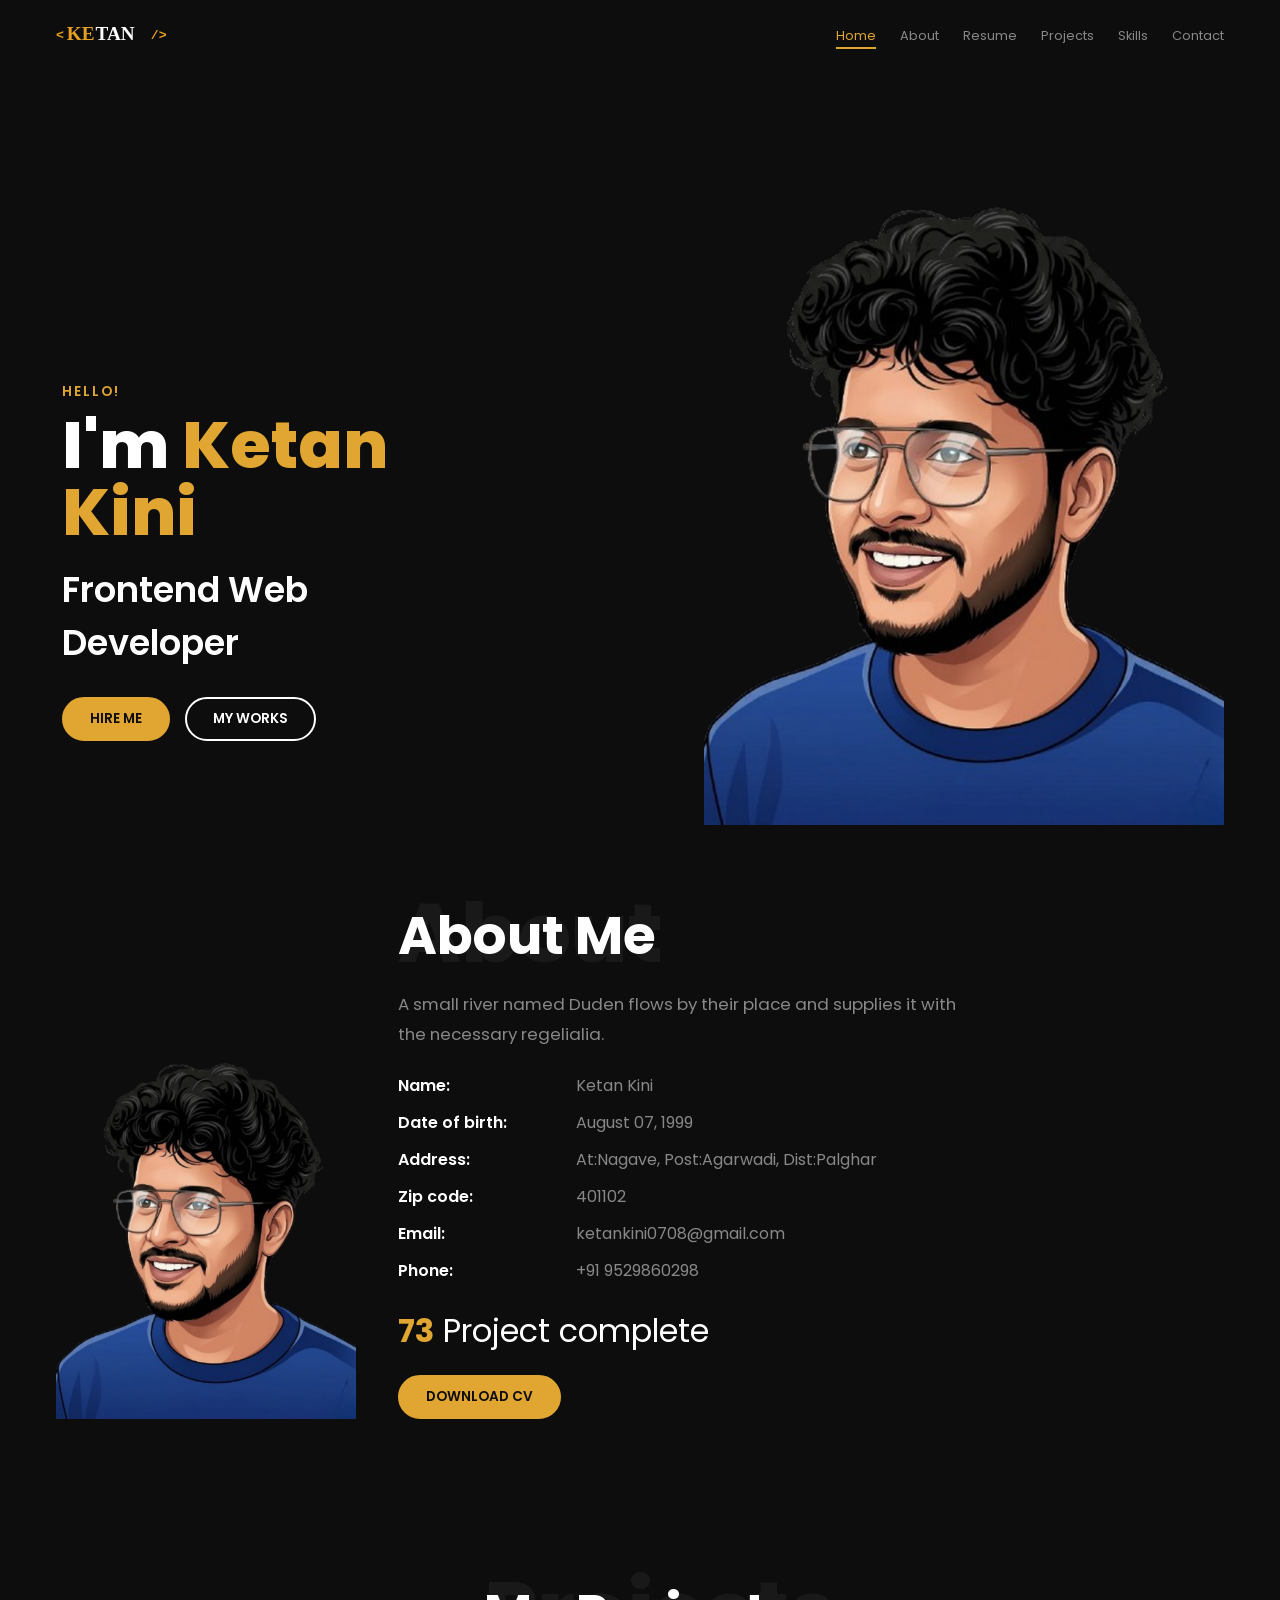
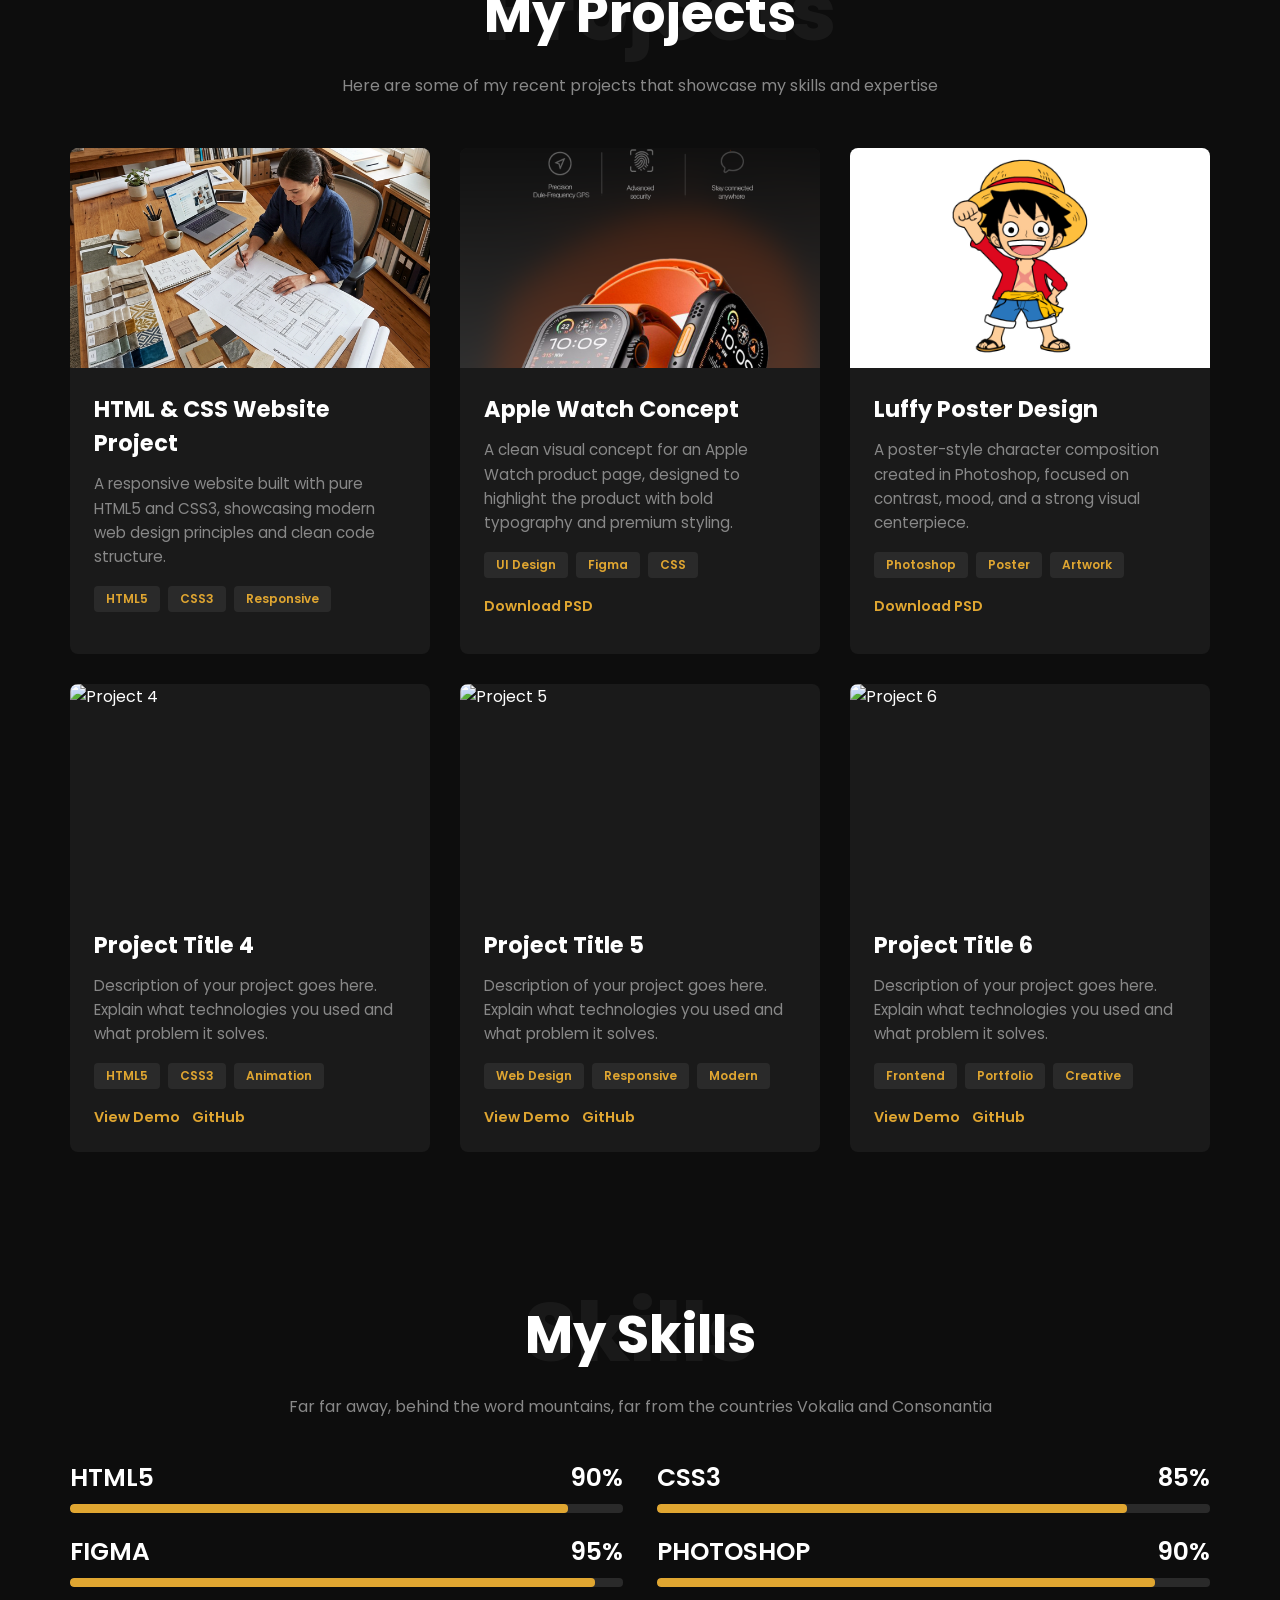
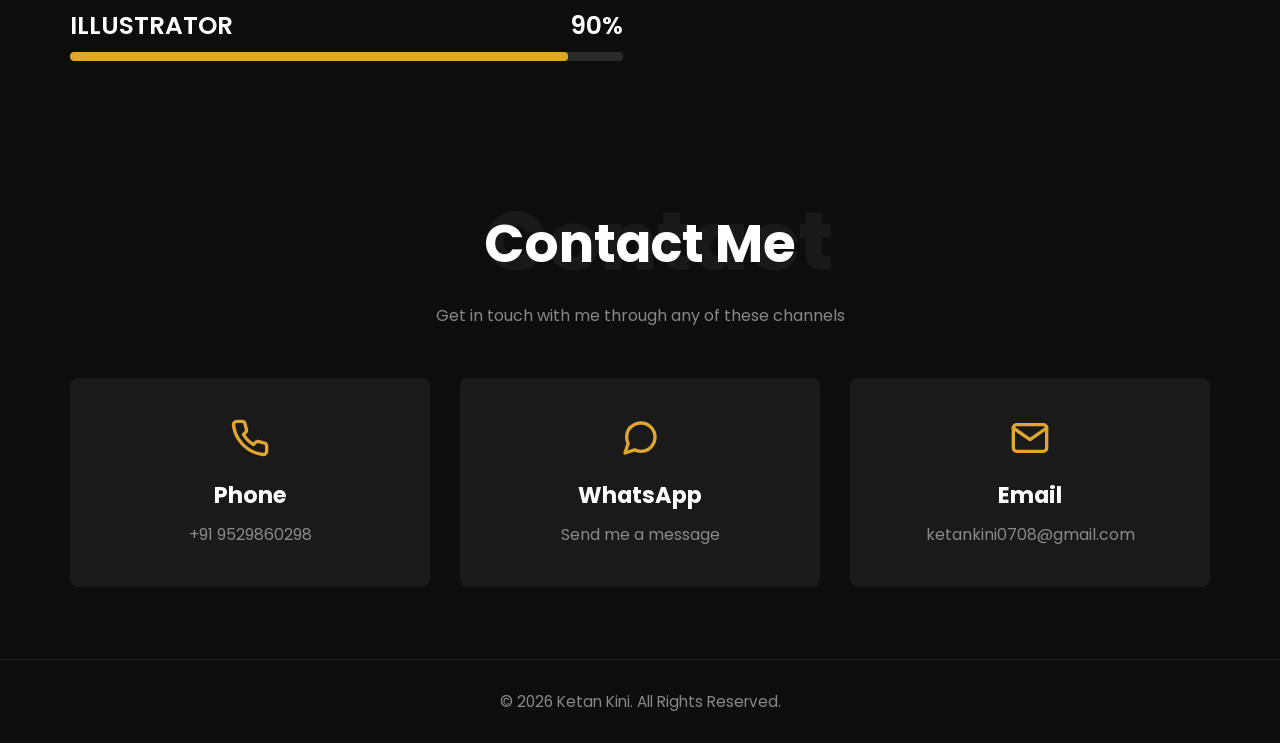
==== index.html @ 02fe1cc8 "Update project thumbnails" ====
<!DOCTYPE html>
<html lang="en">
<head>
    <meta charset="UTF-8">
    <meta name="viewport" content="width=device-width, initial-scale=1.0">
    <title>Ketan Kini Portfolio</title>
    <link rel="preconnect" href="https://fonts.googleapis.com">
    <link href="https://fonts.googleapis.com/css2?family=Poppins:wght@400;600;700;800&display=swap" rel="stylesheet">
    <link rel="stylesheet" href="style.css">
</head>
<body>
    <nav>
        <div class="logo"><img src="ketan_kini_logo.svg" alt="Ketan Kini" height="50" /></div>
        <ul class="nav-links">
            <li><a href="#home" class="active">Home</a></li>
            <li><a href="#about">About</a></li>
            <li><a href="assets/Ketan_Kini_Resume.jpg" download="Ketan_Kini_Resume.jpg">Resume</a></li>
            <li><a href="#projects">Projects</a></li>
            <li><a href="#skills">Skills</a></li>
            <li><a href="#contact">Contact</a></li>
        </ul>
    </nav>

    <section id="home">
        <div class="hero-text">
            <p class="hello">Hello!</p>
            <h1>I'm <span>Ketan<br>Kini</span></h1>
            <p class="subtitle">Frontend Web Developer</p>
            <div class="hero-buttons">
                <a href="#about" class="btn-gold">HIRE ME</a>
                <a href="#projects" class="btn-outline">MY WORKS</a>
            </div>
        </div>
        <div class="hero-image">
            <img src="my_img.png" alt="Ketan Kini">
        </div>
    </section>

    <section id="about">
        <div class="about-image">
            <img src="my_img.png" alt="Ketan kini">
        </div>    
        <div class="about-content">
            <div class="section-watermark">
                <span class="watermark">About</span>
                <h2>About Me</h2>
            </div>
            <p class="about-desc">
                A small river named Duden flows by their place and supplies it
                with the necessary regelialia.
            </p>
            <div class="about-info">
                <div class="info-row">
                    <span class="info-label">Name:</span>
                    <span class="info-value">Ketan Kini</span>
                </div>
                <div class="info-row">
                    <span class="info-label">Date of birth:</span>
                    <span class="info-value">August 07, 1999</span>
                </div>
                <div class="info-row">
                    <span class="info-label">Address:</span>
                    <span class="info-value">At:Nagave, Post:Agarwadi, Dist:Palghar</span>
                </div>
                <div class="info-row">
                    <span class="info-label">Zip code:</span>
                    <span class="info-value">401102</span>
                </div>
                <div class="info-row">
                    <span class="info-label">Email:</span>
                    <span class="info-value">ketankini0708@gmail.com</span>
                </div>
                <div class="info-row">
                    <span class="info-label">Phone:</span>
                    <span class="info-value">+91 9529860298</span>
                </div>
            </div>
            <p class="project-count">
                <strong>73</strong> Project complete
            </p>
            <a href="assets/Ketan_Kini_Resume.jpg" download="Ketan_Kini_Resume.jpg" class="btn-gold">DOWNLOAD CV</a>
        </div>
    </section>

    <section id="projects">
        <div class="section-header">
            <div class="section-watermark">
                <span class="watermark">Projects</span>
                <h2>My Projects</h2>
            </div>
            <p>Here are some of my recent projects that showcase my skills and expertise</p>
        </div>
        <div class="projects-grid">
            <a href="projects/project-1/index.html" class="project-card project-card--link" target="_blank" rel="noopener">
                <div class="project-image">
                    <img src="projects/project-1/img/workspace.png" alt="HTML &amp; CSS Website Project">
                </div>
                <div class="project-content">
                    <h3>HTML &amp; CSS Website Project</h3>
                    <p>A responsive website built with pure HTML5 and CSS3, showcasing modern web design principles and clean code structure.</p>
                    <div class="project-tags">
                        <span class="tag">HTML5</span>
                        <span class="tag">CSS3</span>
                        <span class="tag">Responsive</span>
                    </div>
                </div>
            </a>
            <div class="project-card">
                <div class="project-image">
                    <img src="projects/project-2/apple_watch.png" alt="Apple Watch landing page preview">
                </div>
                <div class="project-content">
                    <h3>Apple Watch Concept</h3>
                    <p>A clean visual concept for an Apple Watch product page, designed to highlight the product with bold typography and premium styling.</p>
                    <div class="project-tags">
                        <span class="tag">UI Design</span>
                        <span class="tag">Figma</span>
                        <span class="tag">CSS</span>
                    </div>
                    <div class="project-links">
                        <a href="projects/project-2/apple_watch.psd" download="apple_watch.psd" class="project-link">Download PSD</a>
                    </div>
                </div>
            </div>
            <div class="project-card">
                <div class="project-image">
                    <img src="projects/project-3/luffy.png" alt="Luffy artwork preview">
                </div>
                <div class="project-content">
                    <h3>Luffy Poster Design</h3>
                    <p>A poster-style character composition created in Photoshop, focused on contrast, mood, and a strong visual centerpiece.</p>
                    <div class="project-tags">
                        <span class="tag">Photoshop</span>
                        <span class="tag">Poster</span>
                        <span class="tag">Artwork</span>
                    </div>
                    <div class="project-links">
                        <a href="projects/project-3/luffy.psd" download="luffy.psd" class="project-link">Download PSD</a>
                    </div>
                </div>
            </div>
            <div class="project-card">
                <div class="project-image">
                    <img src="https://via.placeholder.com/400x300/2a2a2a/e0a631?text=Project+4" alt="Project 4">
                </div>
                <div class="project-content">
                    <h3>Project Title 4</h3>
                    <p>Description of your project goes here. Explain what technologies you used and what problem it solves.</p>
                    <div class="project-tags">
                        <span class="tag">HTML5</span>
                        <span class="tag">CSS3</span>
                        <span class="tag">Animation</span>
                    </div>
                    <div class="project-links">
                        <a href="#" class="project-link">View Demo</a>
                        <a href="#" class="project-link">GitHub</a>
                    </div>
                </div>
            </div>
            <div class="project-card">
                <div class="project-image">
                    <img src="https://via.placeholder.com/400x300/2a2a2a/e0a631?text=Project+5" alt="Project 5">
                </div>
                <div class="project-content">
                    <h3>Project Title 5</h3>
                    <p>Description of your project goes here. Explain what technologies you used and what problem it solves.</p>
                    <div class="project-tags">
                        <span class="tag">Web Design</span>
                        <span class="tag">Responsive</span>
                        <span class="tag">Modern</span>
                    </div>
                    <div class="project-links">
                        <a href="#" class="project-link">View Demo</a>
                        <a href="#" class="project-link">GitHub</a>
                    </div>
                </div>
            </div>
            <div class="project-card">
                <div class="project-image">
                    <img src="https://via.placeholder.com/400x300/2a2a2a/e0a631?text=Project+6" alt="Project 6">
                </div>
                <div class="project-content">
                    <h3>Project Title 6</h3>
                    <p>Description of your project goes here. Explain what technologies you used and what problem it solves.</p>
                    <div class="project-tags">
                        <span class="tag">Frontend</span>
                        <span class="tag">Portfolio</span>
                        <span class="tag">Creative</span>
                    </div>
                    <div class="project-links">
                        <a href="#" class="project-link">View Demo</a>
                        <a href="#" class="project-link">GitHub</a>
                    </div>
                </div>
            </div>
        </div>
    </section>

    <section id="skills">
        <div class="section-header">
            <div class="section-watermark">
                <span class="watermark">Skills</span>
                <h2>My Skills</h2>
            </div>
            <p>Far far away, behind the word mountains, far from the countries Vokalia and Consonantia</p>
        </div>
        <div class="skills-grid">
            <div class="skill-item">
                <div class="skill-label">
                    <span>HTML5</span>
                    <span>90%</span>
                </div>
                <div class="skill-bar">
                    <div class="fill" style="width: 90%;"></div>
                </div>
            </div>
            <div class="skill-item">
                <div class="skill-label">
                    <span>CSS3</span>
                    <span>85%</span>
                </div>
                <div class="skill-bar">
                    <div class="fill" style="width: 85%;"></div>
                </div>
            </div>
            <div class="skill-item">
                <div class="skill-label">
                    <span>FIGMA</span>
                    <span>95%</span>
                </div>
                <div class="skill-bar">
                    <div class="fill" style="width: 95%;"></div>
                </div>
            </div>
            <div class="skill-item">
                <div class="skill-label">
                    <span>PHOTOSHOP</span>
                    <span>90%</span>
                </div>
                <div class="skill-bar">
                    <div class="fill" style="width: 90%;"></div>
                </div>
            </div>
            <div class="skill-item">
                <div class="skill-label">
                    <span>ILLUSTRATOR</span>
                    <span>90%</span>
                </div>
                <div class="skill-bar">
                    <div class="fill" style="width: 90%;"></div>
                </div>
            </div>
        </div>
    </section>

    <section id="contact">
        <div class="section-header">
            <div class="section-watermark">
                <span class="watermark">Contact</span>
                <h2>Contact Me</h2>
            </div>
            <p>Get in touch with me through any of these channels</p>
        </div>
        <div class="contact-grid">
            <a href="tel:+919529860298" class="contact-card">
                <div class="contact-icon">
                    <svg xmlns="http://www.w3.org/2000/svg" width="40" height="40" viewBox="0 0 24 24" fill="none" stroke="currentColor" stroke-width="2" stroke-linecap="round" stroke-linejoin="round">
                        <path d="M22 16.92v3a2 2 0 0 1-2.18 2 19.79 19.79 0 0 1-8.63-3.07 19.5 19.5 0 0 1-6-6 19.79 19.79 0 0 1-3.07-8.67A2 2 0 0 1 4.11 2h3a2 2 0 0 1 2 1.72 12.84 12.84 0 0 0 .7 2.81 2 2 0 0 1-.45 2.11L8.09 9.91a16 16 0 0 0 6 6l1.27-1.27a2 2 0 0 1 2.11-.45 12.84 12.84 0 0 0 2.81.7A2 2 0 0 1 22 16.92z"></path>
                    </svg>
                </div>
                <h3>Phone</h3>
                <p>+91 9529860298</p>
            </a>
            <a href="https://wa.me/919529860298" target="_blank" rel="noopener noreferrer" class="contact-card">
                <div class="contact-icon">
                    <svg xmlns="http://www.w3.org/2000/svg" width="40" height="40" viewBox="0 0 24 24" fill="none" stroke="currentColor" stroke-width="2" stroke-linecap="round" stroke-linejoin="round">
                        <path d="M21 11.5a8.38 8.38 0 0 1-.9 3.8 8.5 8.5 0 0 1-7.6 4.7 8.38 8.38 0 0 1-3.8-.9L3 21l1.9-5.7a8.38 8.38 0 0 1-.9-3.8 8.5 8.5 0 0 1 4.7-7.6 8.38 8.38 0 0 1 3.8-.9h.5a8.48 8.48 0 0 1 8 8v.5z"></path>
                    </svg>
                </div>
                <h3>WhatsApp</h3>
                <p>Send me a message</p>
            </a>
            <a href="mailto:ketankini0708@gmail.com" class="contact-card" id="email-link">
                <div class="contact-icon">
                    <svg xmlns="http://www.w3.org/2000/svg" width="40" height="40" viewBox="0 0 24 24" fill="none" stroke="currentColor" stroke-width="2" stroke-linecap="round" stroke-linejoin="round">
                        <path d="M4 4h16c1.1 0 2 .9 2 2v12c0 1.1-.9 2-2 2H4c-1.1 0-2-.9-2-2V6c0-1.1.9-2 2-2z"></path>
                        <polyline points="22,6 12,13 2,6"></polyline>
                    </svg>
                </div>
                <h3>Email</h3>
                <p>ketankini0708@gmail.com</p>
            </a>
        </div>
    </section>

    <footer>
        <p>&copy; 2026 Ketan Kini. All Rights Reserved.</p>
    </footer>
    <script>
        // Handle email link to work properly on both mobile and desktop
        document.getElementById('email-link').addEventListener('click', function(e) {
            // Check if device is mobile
            const isMobile = /Android|webOS|iPhone|iPad|iPod|BlackBerry|IEMobile|Opera Mini/i.test(navigator.userAgent);

            if (!isMobile) {
                // On desktop, prevent default mailto and open Gmail web compose
                e.preventDefault();
                window.open('https://mail.google.com/mail/?view=cm&fs=1&to=ketankini0708@gmail.com', '_blank');
            }
            // On mobile, let the default mailto: behavior work (opens Gmail app)
        });
    </script>
</body>
</html>
---- style.css ----
:root {
    --black: #0d0d0d;
    --gold: #e0a631;
    --white: #ffffff;
    --grey: #888888;
    --bar-bg: #2a2a2a;
}

* {
    margin: 0;
    padding: 0;
    box-sizing: border-box;
}

html {
    scroll-behavior: smooth;
}

body {
    font-family: 'Poppins', sans-serif;
    background-color: var(--black);
    color: var(--white);
    overflow-x: hidden;
}

a {
    text-decoration: none;
    color: inherit;
}

nav {
    display: flex;
    justify-content: space-between;
    align-items: center;
    width: min(1240px, 100%);
    margin: 0 auto;
    padding: 16px 36px;
    position: sticky;
    top: 0;
    background-color: var(--black);
    z-index: 100;
}

.logo img{
   height: 30px;
}

.nav-links {
    list-style: none;
    display: flex;
    gap: 24px;
}

.nav-links a {
    font-size: 0.8rem;
    color: var(--grey);
    transition: color 0.3s;
}

.nav-links a:hover,
.nav-links a.active {
    color: var(--gold);
    border-bottom: 2px solid var(--gold);
    padding-bottom: 3px;
}

#home {
    display: flex;
    align-items: flex-end;
    justify-content: space-between;
    gap: 18px;
    width: min(1240px, 100%);
    margin: 0 auto;
    padding: 30px 36px 0;
    min-height: 84vh;
}

.hero-text {
    max-width: 410px;
    padding-left: 6px;
    padding-bottom: 84px;
}

.hero-text .hello {
    color: var(--gold);
    font-size: 0.85rem;
    font-weight: 600;
    letter-spacing: 2px;
    text-transform: uppercase;
    margin-bottom: 10px;
}

.hero-text h1 {
    font-size: 4.1rem;
    font-weight: 800;
    line-height: 1.03;
}

.hero-text h1 span {
    color: var(--gold);
}

.hero-text .subtitle {
    font-size: 2.2rem;
    font-weight: 600;
    color: var(--white);
    margin: 16px 0 28px;
}

.hero-buttons {
    display: flex;
    gap: 15px;
}

.hero-image {
    flex: 1;
    display: flex;
    justify-content: flex-end;
    align-items: flex-end;
}

.hero-image img {
    width: min(55vw, 520px);
    max-height: 79vh;
    object-fit: contain;
    border-radius: 0;
    display: block;
}

.btn-gold {
    display: inline-block;
    background: var(--gold);
    color: var(--black);
    padding: 10px 26px;
    border-radius: 25px;
    font-weight: 600;
    font-size: 0.85rem;
    border: 2px solid var(--gold);
    cursor: pointer;
    transition: opacity 0.3s;
}

.btn-gold:hover {
    opacity: 0.85;
}

.btn-outline {
    display: inline-block;
    background: transparent;
    color: var(--white);
    padding: 10px 26px;
    border-radius: 25px;
    font-weight: 600;
    font-size: 0.85rem;
    border: 2px solid var(--white);
    cursor: pointer;
    transition: border-color 0.3s, color 0.3s;
}

.btn-outline:hover {
    border-color: var(--gold);
    color: var(--gold);
}

#about {
    display: flex;
    align-items: flex-end;
    gap: 42px;
    width: min(1240px, 100%);
    margin: 0 auto;
    padding: 72px 36px 84px;
}

.about-image {
    flex: 0 0 auto;
    display: flex;
    align-items: flex-end;
}

.about-image img {
    width: min(36vw, 300px);
    max-height: 55vh;
    object-fit: contain;
    border-radius: 0;
}

.about-content {
    max-width: 580px;
}

.section-watermark {
    position: relative;
    margin-bottom: 10px;
}

.section-watermark .watermark {
    position: absolute;
    top: -26px;
    left: 0;
    font-size: 5.2rem;
    font-weight: 800;
    color: rgba(255, 255, 255, 0.05);
    pointer-events: none;
    user-select: none;
}

.section-watermark h2 {
    font-size: 3.3rem;
    font-weight: 700;
    position: relative;
    z-index: 1;
}

.about-desc {
    color: var(--grey);
    font-size: 1.05rem;
    margin: 14px 0 24px;
    line-height: 1.8;
}

.about-info {
    display: grid;
    grid-template-columns: 150px 1fr;
    gap: 12px 28px;
    margin-bottom: 24px;
}

.info-row {
    font-size: 1rem;
    display: contents;
}

.info-label {
    font-weight: 600;
    color: var(--white);
    margin-right: 0;
}

.info-value {
    color: var(--grey);
}

.project-count {
    font-size: 2rem;
    margin-bottom: 20px;
    color: var(--white);
}

.project-count strong {
    color: var(--gold);
    font-size: 2rem;
}

#skills {
    width: min(1240px, 100%);
    margin: 0 auto;
    padding: 72px 36px;
    text-align: center;
}

#skills .section-header {
    margin-bottom: 40px;
}

#skills .section-header .section-watermark {
    display: inline-block;
}

#skills .section-header p {
    color: var(--grey);
    font-size: 1rem;
    margin-top: 10px;
}

.skills-grid {
    display: grid;
    grid-template-columns: 1fr 1fr;
    gap: 20px 34px;
    max-width: 1140px;
    margin: 0 auto;
    text-align: left;
}

.skill-label {
    display: flex;
    justify-content: space-between;
    font-size: 1.55rem;
    font-weight: 600;
    margin-bottom: 8px;
}

.skill-bar {
    background: var(--bar-bg);
    border-radius: 4px;
    height: 9px;
    overflow: hidden;
}

.skill-bar .fill {
    height: 100%;
    background: var(--gold);
    border-radius: 4px;
}

footer {
    text-align: center;
    padding: 30px;
    color: var(--grey);
    font-size: 0.95rem;
    border-top: 1px solid #1e1e1e;
}

@media (max-width: 1024px) {
    nav,
    #home {
        padding: 32px 22px 0;
    }

    #about,
    #skills {
        padding-left: 22px;
        padding-right: 22px;
    }

    .hero-text h1 {
        font-size: 3.2rem;
    }

    .hero-text .subtitle {
        font-size: 1.75rem;
    }

    .section-watermark h2 {
        font-size: 2.6rem;
    }

    .skill-label {
        font-size: 1.2rem;
    }
}

@media (max-width: 768px) {
    nav {
        flex-wrap: wrap;
        gap: 12px;
        padding: 14px 18px;
    }

    .nav-links {
        flex-wrap: wrap;
        gap: 12px 16px;
    }

    #home,
    #about {
        flex-direction: column;
        align-items: flex-start;
        padding: 28px 18px;
    }

    .hero-image,
    .about-image {
        width: 100%;
        justify-content: center;
    }

    .hero-image img,
    .about-image img {
        width: min(100%, 355px);
    }

    .hero-text h1 {
        font-size: 2.6rem;
    }

    .hero-text .subtitle {
        font-size: 1.4rem;
    }

    .section-watermark .watermark {
        font-size: 4rem;
    }

    .section-watermark h2 {
        font-size: 2.1rem;
    }

    .about-info {
        grid-template-columns: 130px 1fr;
        gap: 10px 16px;
    }

    .project-count,
    .project-count strong {
        font-size: 1.5rem;
    }

    #skills {
        padding: 68px 18px;
    }

    #skills .section-header p {
        font-size: 1rem;
    }

    .skills-grid {
        grid-template-columns: 1fr;
        gap: 18px;
    }

    .skill-label {
        font-size: 1.1rem;
    }
}

#projects {
    width: min(1240px, 100%);
    margin: 0 auto;
    padding: 72px 36px;
    text-align: center;
}

#projects .section-header {
    margin-bottom: 50px;
}

#projects .section-header .section-watermark {
    display: inline-block;
}

#projects .section-header p {
    color: var(--grey);
    font-size: 1rem;
    margin-top: 10px;
}

.projects-grid {
    display: grid;
    grid-template-columns: repeat(auto-fit, minmax(340px, 1fr));
    gap: 30px;
    max-width: 1140px;
    margin: 0 auto;
}

.project-card {
    background: #1a1a1a;
    border-radius: 8px;
    overflow: hidden;
    transition: transform 0.3s ease, box-shadow 0.3s ease;
    text-align: left;
}

.project-card--link {
    display: block;
    color: inherit;
    text-decoration: none;
}

.project-card:hover {
    transform: translateY(-5px);
    box-shadow: 0 8px 20px rgba(224, 166, 49, 0.2);
}

.project-image {
    width: 100%;
    height: 220px;
    overflow: hidden;
}

.project-image img {
    width: 100%;
    height: 100%;
    object-fit: cover;
    transition: transform 0.3s ease;
}

.project-card:hover .project-image img {
    transform: scale(1.05);
}

.project-content {
    padding: 24px;
}

.project-content h3 {
    font-size: 1.4rem;
    font-weight: 700;
    color: var(--white);
    margin-bottom: 12px;
}

.project-content p {
    color: var(--grey);
    font-size: 0.95rem;
    line-height: 1.6;
    margin-bottom: 16px;
}

.project-tags {
    display: flex;
    flex-wrap: wrap;
    gap: 8px;
    margin-bottom: 18px;
}

.tag {
    background: var(--bar-bg);
    color: var(--gold);
    padding: 4px 12px;
    border-radius: 4px;
    font-size: 0.75rem;
    font-weight: 600;
}

.project-links {
    display: flex;
    gap: 12px;
}

.project-link {
    color: var(--gold);
    font-size: 0.9rem;
    font-weight: 600;
    text-decoration: none;
    transition: opacity 0.3s;
}

.project-link:hover {
    opacity: 0.7;
}

@media (max-width: 768px) {
    #projects {
        padding: 68px 18px;
    }

    .projects-grid {
        grid-template-columns: 1fr;
        gap: 24px;
    }

    .project-image {
        height: 200px;
    }

    .project-content h3 {
        font-size: 1.2rem;
    }
}

#contact {
    width: min(1240px, 100%);
    margin: 0 auto;
    padding: 72px 36px;
    text-align: center;
}

#contact .section-header {
    margin-bottom: 50px;
}

#contact .section-header .section-watermark {
    display: inline-block;
}

#contact .section-header p {
    color: var(--grey);
    font-size: 1rem;
    margin-top: 10px;
}

.contact-grid {
    display: grid;
    grid-template-columns: repeat(auto-fit, minmax(280px, 1fr));
    gap: 30px;
    max-width: 1140px;
    margin: 0 auto;
}

.contact-card {
    background: #1a1a1a;
    border-radius: 8px;
    padding: 40px 30px;
    transition: transform 0.3s ease, box-shadow 0.3s ease, background 0.3s ease;
    text-align: center;
    display: block;
    color: inherit;
    text-decoration: none;
}

.contact-card:hover {
    transform: translateY(-5px);
    box-shadow: 0 8px 20px rgba(224, 166, 49, 0.2);
    background: #222222;
}

.contact-icon {
    color: var(--gold);
    margin-bottom: 20px;
    display: flex;
    justify-content: center;
}

.contact-card h3 {
    font-size: 1.4rem;
    font-weight: 700;
    color: var(--white);
    margin-bottom: 10px;
}

.contact-card p {
    color: var(--grey);
    font-size: 1rem;
    line-height: 1.6;
}

@media (max-width: 768px) {
    #contact {
        padding: 68px 18px;
    }

    .contact-grid {
        grid-template-columns: 1fr;
        gap: 20px;
    }

    .contact-card {
        padding: 30px 20px;
    }

    .contact-card h3 {
        font-size: 1.2rem;
    }
}
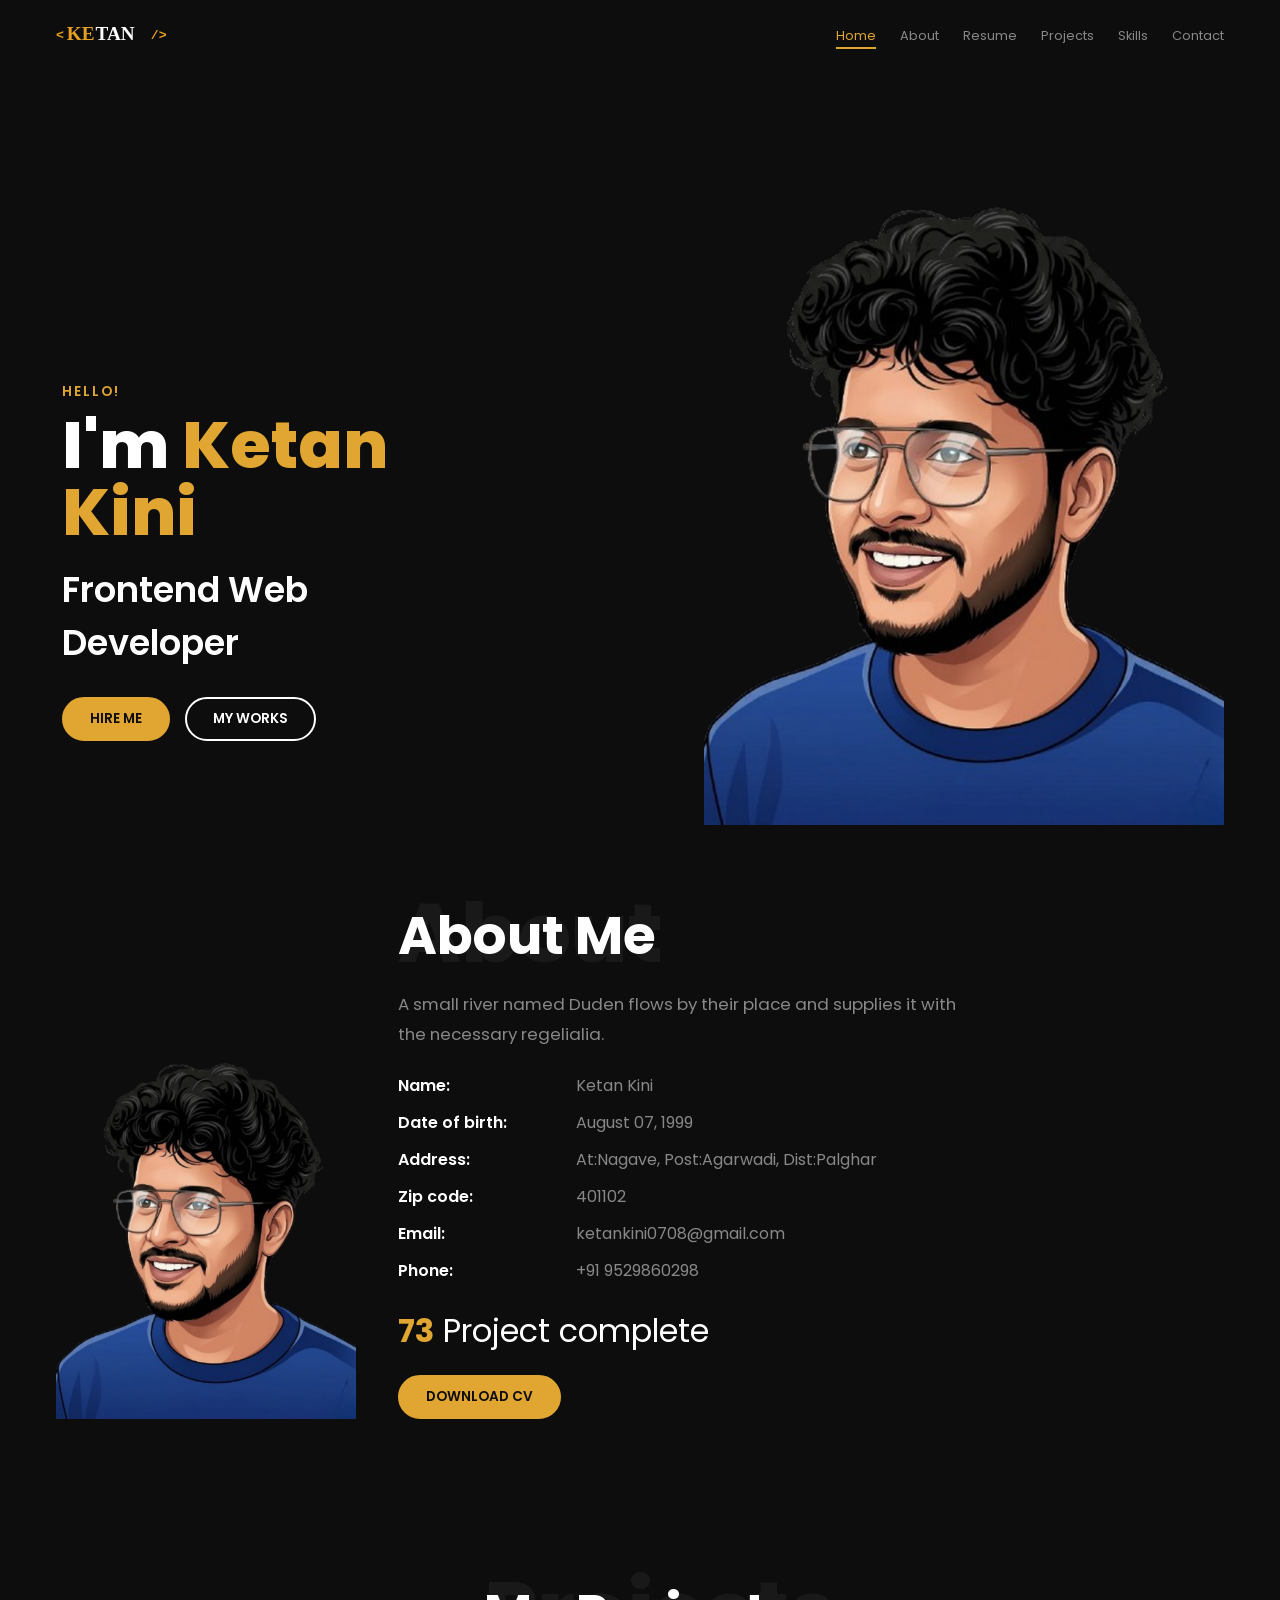
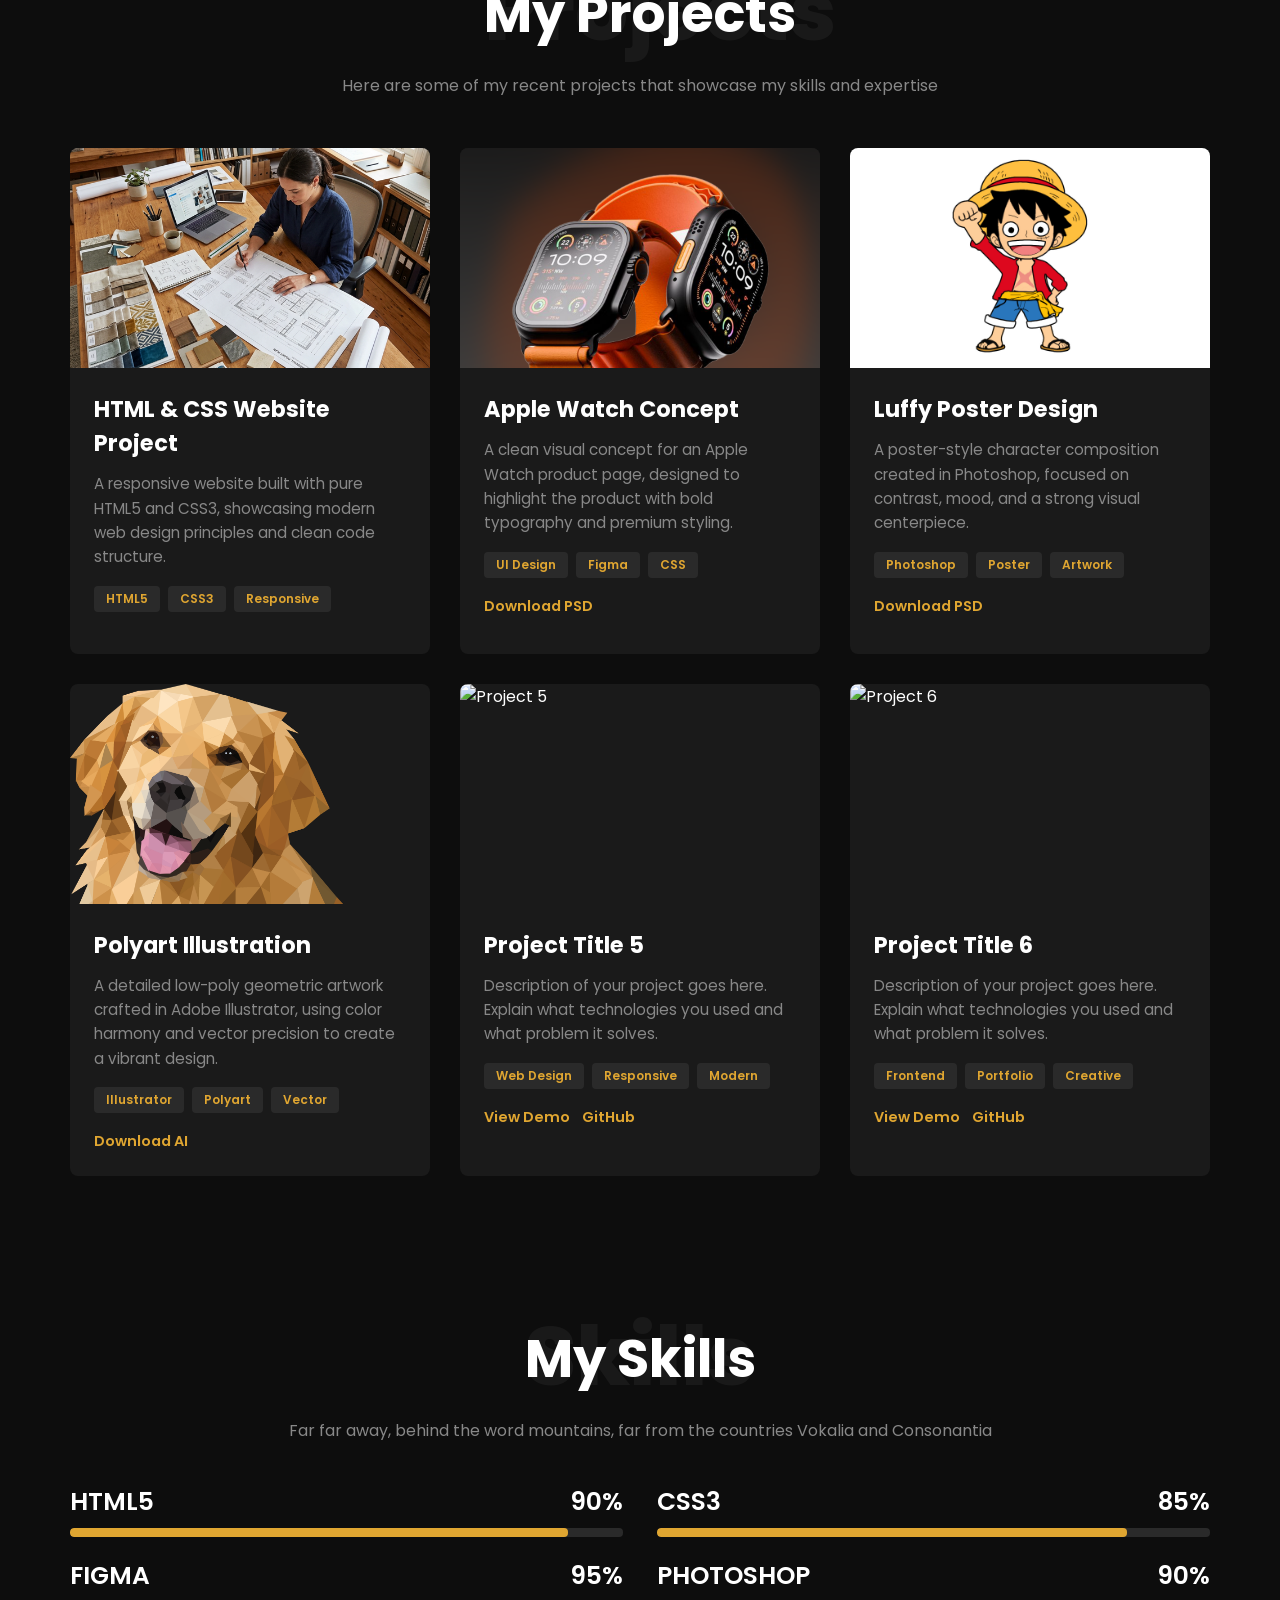
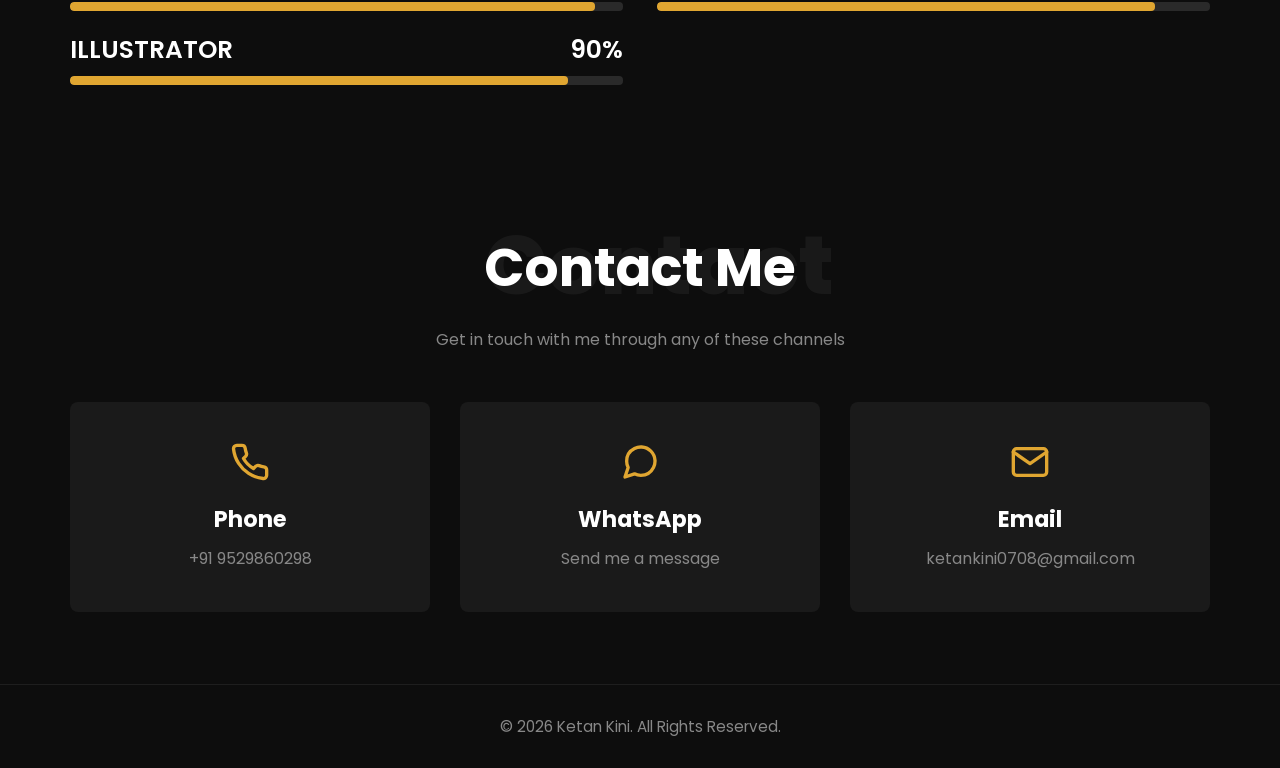
==== commit e94df9b9: "Add files via upload" ====
--- a/index.html
+++ b/index.html
@@ -1,314 +1,332 @@
-<!DOCTYPE html>
-<html lang="en">
-<head>
-    <meta charset="UTF-8">
-    <meta name="viewport" content="width=device-width, initial-scale=1.0">
-    <title>Ketan Kini Portfolio</title>
-    <link rel="preconnect" href="https://fonts.googleapis.com">
-    <link href="https://fonts.googleapis.com/css2?family=Poppins:wght@400;600;700;800&display=swap" rel="stylesheet">
-    <link rel="stylesheet" href="style.css">
-</head>
-<body>
-    <nav>
-        <div class="logo"><img src="ketan_kini_logo.svg" alt="Ketan Kini" height="50" /></div>
-        <ul class="nav-links">
-            <li><a href="#home" class="active">Home</a></li>
-            <li><a href="#about">About</a></li>
-            <li><a href="assets/Ketan_Kini_Resume.jpg" download="Ketan_Kini_Resume.jpg">Resume</a></li>
-            <li><a href="#projects">Projects</a></li>
-            <li><a href="#skills">Skills</a></li>
-            <li><a href="#contact">Contact</a></li>
-        </ul>
-    </nav>
-
-    <section id="home">
-        <div class="hero-text">
-            <p class="hello">Hello!</p>
-            <h1>I'm <span>Ketan<br>Kini</span></h1>
-            <p class="subtitle">Frontend Web Developer</p>
-            <div class="hero-buttons">
-                <a href="#about" class="btn-gold">HIRE ME</a>
-                <a href="#projects" class="btn-outline">MY WORKS</a>
-            </div>
-        </div>
-        <div class="hero-image">
-            <img src="my_img.png" alt="Ketan Kini">
-        </div>
-    </section>
-
-    <section id="about">
-        <div class="about-image">
-            <img src="my_img.png" alt="Ketan kini">
-        </div>    
-        <div class="about-content">
-            <div class="section-watermark">
-                <span class="watermark">About</span>
-                <h2>About Me</h2>
-            </div>
-            <p class="about-desc">
-                A small river named Duden flows by their place and supplies it
-                with the necessary regelialia.
-            </p>
-            <div class="about-info">
-                <div class="info-row">
-                    <span class="info-label">Name:</span>
-                    <span class="info-value">Ketan Kini</span>
-                </div>
-                <div class="info-row">
-                    <span class="info-label">Date of birth:</span>
-                    <span class="info-value">August 07, 1999</span>
-                </div>
-                <div class="info-row">
-                    <span class="info-label">Address:</span>
-                    <span class="info-value">At:Nagave, Post:Agarwadi, Dist:Palghar</span>
-                </div>
-                <div class="info-row">
-                    <span class="info-label">Zip code:</span>
-                    <span class="info-value">401102</span>
-                </div>
-                <div class="info-row">
-                    <span class="info-label">Email:</span>
-                    <span class="info-value">ketankini0708@gmail.com</span>
-                </div>
-                <div class="info-row">
-                    <span class="info-label">Phone:</span>
-                    <span class="info-value">+91 9529860298</span>
-                </div>
-            </div>
-            <p class="project-count">
-                <strong>73</strong> Project complete
-            </p>
-            <a href="assets/Ketan_Kini_Resume.jpg" download="Ketan_Kini_Resume.jpg" class="btn-gold">DOWNLOAD CV</a>
-        </div>
-    </section>
-
-    <section id="projects">
-        <div class="section-header">
-            <div class="section-watermark">
-                <span class="watermark">Projects</span>
-                <h2>My Projects</h2>
-            </div>
-            <p>Here are some of my recent projects that showcase my skills and expertise</p>
-        </div>
-        <div class="projects-grid">
-            <a href="projects/project-1/index.html" class="project-card project-card--link" target="_blank" rel="noopener">
-                <div class="project-image">
-                    <img src="projects/project-1/img/workspace.png" alt="HTML &amp; CSS Website Project">
-                </div>
-                <div class="project-content">
-                    <h3>HTML &amp; CSS Website Project</h3>
-                    <p>A responsive website built with pure HTML5 and CSS3, showcasing modern web design principles and clean code structure.</p>
-                    <div class="project-tags">
-                        <span class="tag">HTML5</span>
-                        <span class="tag">CSS3</span>
-                        <span class="tag">Responsive</span>
-                    </div>
-                </div>
-            </a>
-            <div class="project-card">
-                <div class="project-image">
-                    <img src="projects/project-2/apple_watch.png" alt="Apple Watch landing page preview">
-                </div>
-                <div class="project-content">
-                    <h3>Apple Watch Concept</h3>
-                    <p>A clean visual concept for an Apple Watch product page, designed to highlight the product with bold typography and premium styling.</p>
-                    <div class="project-tags">
-                        <span class="tag">UI Design</span>
-                        <span class="tag">Figma</span>
-                        <span class="tag">CSS</span>
-                    </div>
-                    <div class="project-links">
-                        <a href="projects/project-2/apple_watch.psd" download="apple_watch.psd" class="project-link">Download PSD</a>
-                    </div>
-                </div>
-            </div>
-            <div class="project-card">
-                <div class="project-image">
-                    <img src="projects/project-3/luffy.png" alt="Luffy artwork preview">
-                </div>
-                <div class="project-content">
-                    <h3>Luffy Poster Design</h3>
-                    <p>A poster-style character composition created in Photoshop, focused on contrast, mood, and a strong visual centerpiece.</p>
-                    <div class="project-tags">
-                        <span class="tag">Photoshop</span>
-                        <span class="tag">Poster</span>
-                        <span class="tag">Artwork</span>
-                    </div>
-                    <div class="project-links">
-                        <a href="projects/project-3/luffy.psd" download="luffy.psd" class="project-link">Download PSD</a>
-                    </div>
-                </div>
-            </div>
-            <div class="project-card">
-                <div class="project-image">
-                    <img src="https://via.placeholder.com/400x300/2a2a2a/e0a631?text=Project+4" alt="Project 4">
-                </div>
-                <div class="project-content">
-                    <h3>Project Title 4</h3>
-                    <p>Description of your project goes here. Explain what technologies you used and what problem it solves.</p>
-                    <div class="project-tags">
-                        <span class="tag">HTML5</span>
-                        <span class="tag">CSS3</span>
-                        <span class="tag">Animation</span>
-                    </div>
-                    <div class="project-links">
-                        <a href="#" class="project-link">View Demo</a>
-                        <a href="#" class="project-link">GitHub</a>
-                    </div>
-                </div>
-            </div>
-            <div class="project-card">
-                <div class="project-image">
-                    <img src="https://via.placeholder.com/400x300/2a2a2a/e0a631?text=Project+5" alt="Project 5">
-                </div>
-                <div class="project-content">
-                    <h3>Project Title 5</h3>
-                    <p>Description of your project goes here. Explain what technologies you used and what problem it solves.</p>
-                    <div class="project-tags">
-                        <span class="tag">Web Design</span>
-                        <span class="tag">Responsive</span>
-                        <span class="tag">Modern</span>
-                    </div>
-                    <div class="project-links">
-                        <a href="#" class="project-link">View Demo</a>
-                        <a href="#" class="project-link">GitHub</a>
-                    </div>
-                </div>
-            </div>
-            <div class="project-card">
-                <div class="project-image">
-                    <img src="https://via.placeholder.com/400x300/2a2a2a/e0a631?text=Project+6" alt="Project 6">
-                </div>
-                <div class="project-content">
-                    <h3>Project Title 6</h3>
-                    <p>Description of your project goes here. Explain what technologies you used and what problem it solves.</p>
-                    <div class="project-tags">
-                        <span class="tag">Frontend</span>
-                        <span class="tag">Portfolio</span>
-                        <span class="tag">Creative</span>
-                    </div>
-                    <div class="project-links">
-                        <a href="#" class="project-link">View Demo</a>
-                        <a href="#" class="project-link">GitHub</a>
-                    </div>
-                </div>
-            </div>
-        </div>
-    </section>
-
-    <section id="skills">
-        <div class="section-header">
-            <div class="section-watermark">
-                <span class="watermark">Skills</span>
-                <h2>My Skills</h2>
-            </div>
-            <p>Far far away, behind the word mountains, far from the countries Vokalia and Consonantia</p>
-        </div>
-        <div class="skills-grid">
-            <div class="skill-item">
-                <div class="skill-label">
-                    <span>HTML5</span>
-                    <span>90%</span>
-                </div>
-                <div class="skill-bar">
-                    <div class="fill" style="width: 90%;"></div>
-                </div>
-            </div>
-            <div class="skill-item">
-                <div class="skill-label">
-                    <span>CSS3</span>
-                    <span>85%</span>
-                </div>
-                <div class="skill-bar">
-                    <div class="fill" style="width: 85%;"></div>
-                </div>
-            </div>
-            <div class="skill-item">
-                <div class="skill-label">
-                    <span>FIGMA</span>
-                    <span>95%</span>
-                </div>
-                <div class="skill-bar">
-                    <div class="fill" style="width: 95%;"></div>
-                </div>
-            </div>
-            <div class="skill-item">
-                <div class="skill-label">
-                    <span>PHOTOSHOP</span>
-                    <span>90%</span>
-                </div>
-                <div class="skill-bar">
-                    <div class="fill" style="width: 90%;"></div>
-                </div>
-            </div>
-            <div class="skill-item">
-                <div class="skill-label">
-                    <span>ILLUSTRATOR</span>
-                    <span>90%</span>
-                </div>
-                <div class="skill-bar">
-                    <div class="fill" style="width: 90%;"></div>
-                </div>
-            </div>
-        </div>
-    </section>
-
-    <section id="contact">
-        <div class="section-header">
-            <div class="section-watermark">
-                <span class="watermark">Contact</span>
-                <h2>Contact Me</h2>
-            </div>
-            <p>Get in touch with me through any of these channels</p>
-        </div>
-        <div class="contact-grid">
-            <a href="tel:+919529860298" class="contact-card">
-                <div class="contact-icon">
-                    <svg xmlns="http://www.w3.org/2000/svg" width="40" height="40" viewBox="0 0 24 24" fill="none" stroke="currentColor" stroke-width="2" stroke-linecap="round" stroke-linejoin="round">
-                        <path d="M22 16.92v3a2 2 0 0 1-2.18 2 19.79 19.79 0 0 1-8.63-3.07 19.5 19.5 0 0 1-6-6 19.79 19.79 0 0 1-3.07-8.67A2 2 0 0 1 4.11 2h3a2 2 0 0 1 2 1.72 12.84 12.84 0 0 0 .7 2.81 2 2 0 0 1-.45 2.11L8.09 9.91a16 16 0 0 0 6 6l1.27-1.27a2 2 0 0 1 2.11-.45 12.84 12.84 0 0 0 2.81.7A2 2 0 0 1 22 16.92z"></path>
-                    </svg>
-                </div>
-                <h3>Phone</h3>
-                <p>+91 9529860298</p>
-            </a>
-            <a href="https://wa.me/919529860298" target="_blank" rel="noopener noreferrer" class="contact-card">
-                <div class="contact-icon">
-                    <svg xmlns="http://www.w3.org/2000/svg" width="40" height="40" viewBox="0 0 24 24" fill="none" stroke="currentColor" stroke-width="2" stroke-linecap="round" stroke-linejoin="round">
-                        <path d="M21 11.5a8.38 8.38 0 0 1-.9 3.8 8.5 8.5 0 0 1-7.6 4.7 8.38 8.38 0 0 1-3.8-.9L3 21l1.9-5.7a8.38 8.38 0 0 1-.9-3.8 8.5 8.5 0 0 1 4.7-7.6 8.38 8.38 0 0 1 3.8-.9h.5a8.48 8.48 0 0 1 8 8v.5z"></path>
-                    </svg>
-                </div>
-                <h3>WhatsApp</h3>
-                <p>Send me a message</p>
-            </a>
-            <a href="mailto:ketankini0708@gmail.com" class="contact-card" id="email-link">
-                <div class="contact-icon">
-                    <svg xmlns="http://www.w3.org/2000/svg" width="40" height="40" viewBox="0 0 24 24" fill="none" stroke="currentColor" stroke-width="2" stroke-linecap="round" stroke-linejoin="round">
-                        <path d="M4 4h16c1.1 0 2 .9 2 2v12c0 1.1-.9 2-2 2H4c-1.1 0-2-.9-2-2V6c0-1.1.9-2 2-2z"></path>
-                        <polyline points="22,6 12,13 2,6"></polyline>
-                    </svg>
-                </div>
-                <h3>Email</h3>
-                <p>ketankini0708@gmail.com</p>
-            </a>
-        </div>
-    </section>
-
-    <footer>
-        <p>&copy; 2026 Ketan Kini. All Rights Reserved.</p>
-    </footer>
-    <script>
-        // Handle email link to work properly on both mobile and desktop
-        document.getElementById('email-link').addEventListener('click', function(e) {
-            // Check if device is mobile
-            const isMobile = /Android|webOS|iPhone|iPad|iPod|BlackBerry|IEMobile|Opera Mini/i.test(navigator.userAgent);
-
-            if (!isMobile) {
-                // On desktop, prevent default mailto and open Gmail web compose
-                e.preventDefault();
-                window.open('https://mail.google.com/mail/?view=cm&fs=1&to=ketankini0708@gmail.com', '_blank');
-            }
-            // On mobile, let the default mailto: behavior work (opens Gmail app)
-        });
-    </script>
-</body>
-</html>
+<!DOCTYPE html>
+<html lang="en">
+<head>
+    <meta charset="UTF-8">
+    <meta name="viewport" content="width=device-width, initial-scale=1.0">
+    <title>Ketan Kini Portfolio</title>
+    <link rel="preconnect" href="https://fonts.googleapis.com">
+    <link href="https://fonts.googleapis.com/css2?family=Poppins:wght@400;600;700;800&display=swap" rel="stylesheet">
+    <link rel="stylesheet" href="style.css">
+</head>
+<body>
+    <nav>
+        <div class="logo"><img src="ketan_kini_logo.svg" alt="Ketan Kini" height="50" /></div>
+        <ul class="nav-links">
+            <li><a href="#home" class="active">Home</a></li>
+            <li><a href="#about">About</a></li>
+            <li><a href="assets/Ketan_Kini_Resume.jpg" download="Ketan_Kini_Resume.jpg">Resume</a></li>
+            <li><a href="#projects">Projects</a></li>
+            <li><a href="#skills">Skills</a></li>
+            <li><a href="#contact">Contact</a></li>
+        </ul>
+    </nav>
+
+    <section id="home">
+        <div class="hero-text">
+            <p class="hello">Hello!</p>
+            <h1>I'm <span>Ketan<br>Kini</span></h1>
+            <p class="subtitle">Frontend Web Developer</p>
+            <div class="hero-buttons">
+                <a href="#about" class="btn-gold">HIRE ME</a>
+                <a href="#projects" class="btn-outline">MY WORKS</a>
+            </div>
+        </div>
+        <div class="hero-image">
+            <img src="my_img.png" alt="Ketan Kini">
+        </div>
+    </section>
+
+    <section id="about">
+        <div class="about-image">
+            <img src="my_img.png" alt="Ketan kini">
+        </div>
+        <div class="about-content">
+            <div class="section-watermark">
+                <span class="watermark">About</span>
+                <h2>About Me</h2>
+            </div>
+            <p class="about-desc">
+                A small river named Duden flows by their place and supplies it
+                with the necessary regelialia.
+            </p>
+            <div class="about-info">
+                <div class="info-row">
+                    <span class="info-label">Name:</span>
+                    <span class="info-value">Ketan Kini</span>
+                </div>
+                <div class="info-row">
+                    <span class="info-label">Date of birth:</span>
+                    <span class="info-value">August 07, 1999</span>
+                </div>
+                <div class="info-row">
+                    <span class="info-label">Address:</span>
+                    <span class="info-value">At:Nagave, Post:Agarwadi, Dist:Palghar</span>
+                </div>
+                <div class="info-row">
+                    <span class="info-label">Zip code:</span>
+                    <span class="info-value">401102</span>
+                </div>
+                <div class="info-row">
+                    <span class="info-label">Email:</span>
+                    <span class="info-value">ketankini0708@gmail.com</span>
+                </div>
+                <div class="info-row">
+                    <span class="info-label">Phone:</span>
+                    <span class="info-value">+91 9529860298</span>
+                </div>
+            </div>
+            <p class="project-count">
+                <strong>73</strong> Project complete
+            </p>
+            <a href="assets/Ketan_Kini_Resume.jpg" download="Ketan_Kini_Resume.jpg" class="btn-gold">DOWNLOAD CV</a>
+        </div>
+    </section>
+
+    <section id="projects">
+        <div class="section-header">
+            <div class="section-watermark">
+                <span class="watermark">Projects</span>
+                <h2>My Projects</h2>
+            </div>
+            <p>Here are some of my recent projects that showcase my skills and expertise</p>
+        </div>
+        <div class="projects-grid">
+            <a href="projects/project-1/index.html" class="project-card project-card--link" target="_blank" rel="noopener">
+                <div class="project-image">
+                    <img src="projects/project-1/img/workspace.png" alt="HTML &amp; CSS Website Project">
+                </div>
+                <div class="project-content">
+                    <h3>HTML &amp; CSS Website Project</h3>
+                    <p>A responsive website built with pure HTML5 and CSS3, showcasing modern web design principles and clean code structure.</p>
+                    <div class="project-tags">
+                        <span class="tag">HTML5</span>
+                        <span class="tag">CSS3</span>
+                        <span class="tag">Responsive</span>
+                    </div>
+                </div>
+            </a>
+            <div class="project-card project-card--clickable" data-project-url="projects/project-2/index.html" tabindex="0" role="link" aria-label="Open Apple Watch Concept preview">
+                <div class="project-image">
+                    <img src="projects/project-2/apple_watch.png" alt="Apple Watch landing page preview" class="apple-watch-thumb">
+                </div>
+                <div class="project-content">
+                    <h3>Apple Watch Concept</h3>
+                    <p>A clean visual concept for an Apple Watch product page, designed to highlight the product with bold typography and premium styling.</p>
+                    <div class="project-tags">
+                        <span class="tag">UI Design</span>
+                        <span class="tag">Figma</span>
+                        <span class="tag">CSS</span>
+                    </div>
+                    <div class="project-links">
+                        <a href="projects/project-2/apple_watch.psd" download="apple_watch.psd" class="project-link">Download PSD</a>
+                    </div>
+                </div>
+            </div>
+            <div class="project-card project-card--clickable" data-project-url="projects/project-3/index.html" tabindex="0" role="link" aria-label="Open Luffy Poster Design preview">
+                <div class="project-image">
+                    <img src="projects/project-3/luffy.png" alt="Luffy artwork preview">
+                </div>
+                <div class="project-content">
+                    <h3>Luffy Poster Design</h3>
+                    <p>A poster-style character composition created in Photoshop, focused on contrast, mood, and a strong visual centerpiece.</p>
+                    <div class="project-tags">
+                        <span class="tag">Photoshop</span>
+                        <span class="tag">Poster</span>
+                        <span class="tag">Artwork</span>
+                    </div>
+                    <div class="project-links">
+                        <a href="projects/project-3/luffy.psd" download="luffy.psd" class="project-link">Download PSD</a>
+                    </div>
+                </div>
+            </div>
+            <div class="project-card project-card--clickable" data-project-url="projects/project-4/index.html" tabindex="0" role="link" aria-label="Open Polyart Illustration preview">
+                <div class="project-image">
+                    <img src="projects/project-4/polyart.png" alt="Polyart Illustration preview" class="polyart-thumb">
+                </div>
+                <div class="project-content">
+                    <h3>Polyart Illustration</h3>
+                    <p>A detailed low-poly geometric artwork crafted in Adobe Illustrator, using color harmony and vector precision to create a vibrant design.</p>
+                    <div class="project-tags">
+                        <span class="tag">Illustrator</span>
+                        <span class="tag">Polyart</span>
+                        <span class="tag">Vector</span>
+                    </div>
+                    <div class="project-links">
+                        <a href="projects/project-4/polyart.ai" download="polyart.ai" class="project-link">Download AI</a>
+                    </div>
+                </div>
+            </div>
+            <div class="project-card">
+                <div class="project-image">
+                    <img src="https://via.placeholder.com/400x300/2a2a2a/e0a631?text=Project+5" alt="Project 5">
+                </div>
+                <div class="project-content">
+                    <h3>Project Title 5</h3>
+                    <p>Description of your project goes here. Explain what technologies you used and what problem it solves.</p>
+                    <div class="project-tags">
+                        <span class="tag">Web Design</span>
+                        <span class="tag">Responsive</span>
+                        <span class="tag">Modern</span>
+                    </div>
+                    <div class="project-links">
+                        <a href="#" class="project-link">View Demo</a>
+                        <a href="#" class="project-link">GitHub</a>
+                    </div>
+                </div>
+            </div>
+            <div class="project-card">
+                <div class="project-image">
+                    <img src="https://via.placeholder.com/400x300/2a2a2a/e0a631?text=Project+6" alt="Project 6">
+                </div>
+                <div class="project-content">
+                    <h3>Project Title 6</h3>
+                    <p>Description of your project goes here. Explain what technologies you used and what problem it solves.</p>
+                    <div class="project-tags">
+                        <span class="tag">Frontend</span>
+                        <span class="tag">Portfolio</span>
+                        <span class="tag">Creative</span>
+                    </div>
+                    <div class="project-links">
+                        <a href="#" class="project-link">View Demo</a>
+                        <a href="#" class="project-link">GitHub</a>
+                    </div>
+                </div>
+            </div>
+        </div>
+    </section>
+
+    <section id="skills">
+        <div class="section-header">
+            <div class="section-watermark">
+                <span class="watermark">Skills</span>
+                <h2>My Skills</h2>
+            </div>
+            <p>Far far away, behind the word mountains, far from the countries Vokalia and Consonantia</p>
+        </div>
+        <div class="skills-grid">
+            <div class="skill-item">
+                <div class="skill-label">
+                    <span>HTML5</span>
+                    <span>90%</span>
+                </div>
+                <div class="skill-bar">
+                    <div class="fill" style="width: 90%;"></div>
+                </div>
+            </div>
+            <div class="skill-item">
+                <div class="skill-label">
+                    <span>CSS3</span>
+                    <span>85%</span>
+                </div>
+                <div class="skill-bar">
+                    <div class="fill" style="width: 85%;"></div>
+                </div>
+            </div>
+            <div class="skill-item">
+                <div class="skill-label">
+                    <span>FIGMA</span>
+                    <span>95%</span>
+                </div>
+                <div class="skill-bar">
+                    <div class="fill" style="width: 95%;"></div>
+                </div>
+            </div>
+            <div class="skill-item">
+                <div class="skill-label">
+                    <span>PHOTOSHOP</span>
+                    <span>90%</span>
+                </div>
+                <div class="skill-bar">
+                    <div class="fill" style="width: 90%;"></div>
+                </div>
+            </div>
+            <div class="skill-item">
+                <div class="skill-label">
+                    <span>ILLUSTRATOR</span>
+                    <span>90%</span>
+                </div>
+                <div class="skill-bar">
+                    <div class="fill" style="width: 90%;"></div>
+                </div>
+            </div>
+        </div>
+    </section>
+
+    <section id="contact">
+        <div class="section-header">
+            <div class="section-watermark">
+                <span class="watermark">Contact</span>
+                <h2>Contact Me</h2>
+            </div>
+            <p>Get in touch with me through any of these channels</p>
+        </div>
+        <div class="contact-grid">
+            <a href="tel:+919529860298" class="contact-card">
+                <div class="contact-icon">
+                    <svg xmlns="http://www.w3.org/2000/svg" width="40" height="40" viewBox="0 0 24 24" fill="none" stroke="currentColor" stroke-width="2" stroke-linecap="round" stroke-linejoin="round">
+                        <path d="M22 16.92v3a2 2 0 0 1-2.18 2 19.79 19.79 0 0 1-8.63-3.07 19.5 19.5 0 0 1-6-6 19.79 19.79 0 0 1-3.07-8.67A2 2 0 0 1 4.11 2h3a2 2 0 0 1 2 1.72 12.84 12.84 0 0 0 .7 2.81 2 2 0 0 1-.45 2.11L8.09 9.91a16 16 0 0 0 6 6l1.27-1.27a2 2 0 0 1 2.11-.45 12.84 12.84 0 0 0 2.81.7A2 2 0 0 1 22 16.92z"></path>
+                    </svg>
+                </div>
+                <h3>Phone</h3>
+                <p>+91 9529860298</p>
+            </a>
+            <a href="https://wa.me/919529860298" target="_blank" rel="noopener noreferrer" class="contact-card">
+                <div class="contact-icon">
+                    <svg xmlns="http://www.w3.org/2000/svg" width="40" height="40" viewBox="0 0 24 24" fill="none" stroke="currentColor" stroke-width="2" stroke-linecap="round" stroke-linejoin="round">
+                        <path d="M21 11.5a8.38 8.38 0 0 1-.9 3.8 8.5 8.5 0 0 1-7.6 4.7 8.38 8.38 0 0 1-3.8-.9L3 21l1.9-5.7a8.38 8.38 0 0 1-.9-3.8 8.5 8.5 0 0 1 4.7-7.6 8.38 8.38 0 0 1 3.8-.9h.5a8.48 8.48 0 0 1 8 8v.5z"></path>
+                    </svg>
+                </div>
+                <h3>WhatsApp</h3>
+                <p>Send me a message</p>
+            </a>
+            <a href="mailto:ketankini0708@gmail.com" class="contact-card" id="email-link">
+                <div class="contact-icon">
+                    <svg xmlns="http://www.w3.org/2000/svg" width="40" height="40" viewBox="0 0 24 24" fill="none" stroke="currentColor" stroke-width="2" stroke-linecap="round" stroke-linejoin="round">
+                        <path d="M4 4h16c1.1 0 2 .9 2 2v12c0 1.1-.9 2-2 2H4c-1.1 0-2-.9-2-2V6c0-1.1.9-2 2-2z"></path>
+                        <polyline points="22,6 12,13 2,6"></polyline>
+                    </svg>
+                </div>
+                <h3>Email</h3>
+                <p>ketankini0708@gmail.com</p>
+            </a>
+        </div>
+    </section>
+
+    <footer>
+        <p>&copy; 2026 Ketan Kini. All Rights Reserved.</p>
+    </footer>
+    <script>
+        // Handle email link to work properly on both mobile and desktop
+        document.getElementById('email-link').addEventListener('click', function(e) {
+            // Check if device is mobile
+            const isMobile = /Android|webOS|iPhone|iPad|iPod|BlackBerry|IEMobile|Opera Mini/i.test(navigator.userAgent);
+
+            if (!isMobile) {
+                // On desktop, prevent default mailto and open Gmail web compose
+                e.preventDefault();
+                window.open('https://mail.google.com/mail/?view=cm&fs=1&to=ketankini0708@gmail.com', '_blank');
+            }
+            // On mobile, let the default mailto: behavior work (opens Gmail app)
+        });
+
+        document.querySelectorAll('.project-card--clickable').forEach((card) => {
+            const openProject = () => window.open(card.dataset.projectUrl, '_blank', 'noopener');
+
+            card.addEventListener('click', (event) => {
+                if (event.target.closest('.project-links a')) {
+                    return;
+                }
+
+                openProject();
+            });
+
+            card.addEventListener('keydown', (event) => {
+                if (event.key === 'Enter' || event.key === ' ') {
+                    event.preventDefault();
+                    openProject();
+                }
+            });
+        });
+    </script>
+</body>
+</html>
--- a/style.css
+++ b/style.css
@@ -1,634 +1,651 @@
-:root {
-    --black: #0d0d0d;
-    --gold: #e0a631;
-    --white: #ffffff;
-    --grey: #888888;
-    --bar-bg: #2a2a2a;
-}
-
-* {
-    margin: 0;
-    padding: 0;
-    box-sizing: border-box;
-}
-
-html {
-    scroll-behavior: smooth;
-}
-
-body {
-    font-family: 'Poppins', sans-serif;
-    background-color: var(--black);
-    color: var(--white);
-    overflow-x: hidden;
-}
-
-a {
-    text-decoration: none;
-    color: inherit;
-}
-
-nav {
-    display: flex;
-    justify-content: space-between;
-    align-items: center;
-    width: min(1240px, 100%);
-    margin: 0 auto;
-    padding: 16px 36px;
-    position: sticky;
-    top: 0;
-    background-color: var(--black);
-    z-index: 100;
-}
-
-.logo img{
-   height: 30px;
-}
-
-.nav-links {
-    list-style: none;
-    display: flex;
-    gap: 24px;
-}
-
-.nav-links a {
-    font-size: 0.8rem;
-    color: var(--grey);
-    transition: color 0.3s;
-}
-
-.nav-links a:hover,
-.nav-links a.active {
-    color: var(--gold);
-    border-bottom: 2px solid var(--gold);
-    padding-bottom: 3px;
-}
-
-#home {
-    display: flex;
-    align-items: flex-end;
-    justify-content: space-between;
-    gap: 18px;
-    width: min(1240px, 100%);
-    margin: 0 auto;
-    padding: 30px 36px 0;
-    min-height: 84vh;
-}
-
-.hero-text {
-    max-width: 410px;
-    padding-left: 6px;
-    padding-bottom: 84px;
-}
-
-.hero-text .hello {
-    color: var(--gold);
-    font-size: 0.85rem;
-    font-weight: 600;
-    letter-spacing: 2px;
-    text-transform: uppercase;
-    margin-bottom: 10px;
-}
-
-.hero-text h1 {
-    font-size: 4.1rem;
-    font-weight: 800;
-    line-height: 1.03;
-}
-
-.hero-text h1 span {
-    color: var(--gold);
-}
-
-.hero-text .subtitle {
-    font-size: 2.2rem;
-    font-weight: 600;
-    color: var(--white);
-    margin: 16px 0 28px;
-}
-
-.hero-buttons {
-    display: flex;
-    gap: 15px;
-}
-
-.hero-image {
-    flex: 1;
-    display: flex;
-    justify-content: flex-end;
-    align-items: flex-end;
-}
-
-.hero-image img {
-    width: min(55vw, 520px);
-    max-height: 79vh;
-    object-fit: contain;
-    border-radius: 0;
-    display: block;
-}
-
-.btn-gold {
-    display: inline-block;
-    background: var(--gold);
-    color: var(--black);
-    padding: 10px 26px;
-    border-radius: 25px;
-    font-weight: 600;
-    font-size: 0.85rem;
-    border: 2px solid var(--gold);
-    cursor: pointer;
-    transition: opacity 0.3s;
-}
-
-.btn-gold:hover {
-    opacity: 0.85;
-}
-
-.btn-outline {
-    display: inline-block;
-    background: transparent;
-    color: var(--white);
-    padding: 10px 26px;
-    border-radius: 25px;
-    font-weight: 600;
-    font-size: 0.85rem;
-    border: 2px solid var(--white);
-    cursor: pointer;
-    transition: border-color 0.3s, color 0.3s;
-}
-
-.btn-outline:hover {
-    border-color: var(--gold);
-    color: var(--gold);
-}
-
-#about {
-    display: flex;
-    align-items: flex-end;
-    gap: 42px;
-    width: min(1240px, 100%);
-    margin: 0 auto;
-    padding: 72px 36px 84px;
-}
-
-.about-image {
-    flex: 0 0 auto;
-    display: flex;
-    align-items: flex-end;
-}
-
-.about-image img {
-    width: min(36vw, 300px);
-    max-height: 55vh;
-    object-fit: contain;
-    border-radius: 0;
-}
-
-.about-content {
-    max-width: 580px;
-}
-
-.section-watermark {
-    position: relative;
-    margin-bottom: 10px;
-}
-
-.section-watermark .watermark {
-    position: absolute;
-    top: -26px;
-    left: 0;
-    font-size: 5.2rem;
-    font-weight: 800;
-    color: rgba(255, 255, 255, 0.05);
-    pointer-events: none;
-    user-select: none;
-}
-
-.section-watermark h2 {
-    font-size: 3.3rem;
-    font-weight: 700;
-    position: relative;
-    z-index: 1;
-}
-
-.about-desc {
-    color: var(--grey);
-    font-size: 1.05rem;
-    margin: 14px 0 24px;
-    line-height: 1.8;
-}
-
-.about-info {
-    display: grid;
-    grid-template-columns: 150px 1fr;
-    gap: 12px 28px;
-    margin-bottom: 24px;
-}
-
-.info-row {
-    font-size: 1rem;
-    display: contents;
-}
-
-.info-label {
-    font-weight: 600;
-    color: var(--white);
-    margin-right: 0;
-}
-
-.info-value {
-    color: var(--grey);
-}
-
-.project-count {
-    font-size: 2rem;
-    margin-bottom: 20px;
-    color: var(--white);
-}
-
-.project-count strong {
-    color: var(--gold);
-    font-size: 2rem;
-}
-
-#skills {
-    width: min(1240px, 100%);
-    margin: 0 auto;
-    padding: 72px 36px;
-    text-align: center;
-}
-
-#skills .section-header {
-    margin-bottom: 40px;
-}
-
-#skills .section-header .section-watermark {
-    display: inline-block;
-}
-
-#skills .section-header p {
-    color: var(--grey);
-    font-size: 1rem;
-    margin-top: 10px;
-}
-
-.skills-grid {
-    display: grid;
-    grid-template-columns: 1fr 1fr;
-    gap: 20px 34px;
-    max-width: 1140px;
-    margin: 0 auto;
-    text-align: left;
-}
-
-.skill-label {
-    display: flex;
-    justify-content: space-between;
-    font-size: 1.55rem;
-    font-weight: 600;
-    margin-bottom: 8px;
-}
-
-.skill-bar {
-    background: var(--bar-bg);
-    border-radius: 4px;
-    height: 9px;
-    overflow: hidden;
-}
-
-.skill-bar .fill {
-    height: 100%;
-    background: var(--gold);
-    border-radius: 4px;
-}
-
-footer {
-    text-align: center;
-    padding: 30px;
-    color: var(--grey);
-    font-size: 0.95rem;
-    border-top: 1px solid #1e1e1e;
-}
-
-@media (max-width: 1024px) {
-    nav,
-    #home {
-        padding: 32px 22px 0;
-    }
-
-    #about,
-    #skills {
-        padding-left: 22px;
-        padding-right: 22px;
-    }
-
-    .hero-text h1 {
-        font-size: 3.2rem;
-    }
-
-    .hero-text .subtitle {
-        font-size: 1.75rem;
-    }
-
-    .section-watermark h2 {
-        font-size: 2.6rem;
-    }
-
-    .skill-label {
-        font-size: 1.2rem;
-    }
-}
-
-@media (max-width: 768px) {
-    nav {
-        flex-wrap: wrap;
-        gap: 12px;
-        padding: 14px 18px;
-    }
-
-    .nav-links {
-        flex-wrap: wrap;
-        gap: 12px 16px;
-    }
-
-    #home,
-    #about {
-        flex-direction: column;
-        align-items: flex-start;
-        padding: 28px 18px;
-    }
-
-    .hero-image,
-    .about-image {
-        width: 100%;
-        justify-content: center;
-    }
-
-    .hero-image img,
-    .about-image img {
-        width: min(100%, 355px);
-    }
-
-    .hero-text h1 {
-        font-size: 2.6rem;
-    }
-
-    .hero-text .subtitle {
-        font-size: 1.4rem;
-    }
-
-    .section-watermark .watermark {
-        font-size: 4rem;
-    }
-
-    .section-watermark h2 {
-        font-size: 2.1rem;
-    }
-
-    .about-info {
-        grid-template-columns: 130px 1fr;
-        gap: 10px 16px;
-    }
-
-    .project-count,
-    .project-count strong {
-        font-size: 1.5rem;
-    }
-
-    #skills {
-        padding: 68px 18px;
-    }
-
-    #skills .section-header p {
-        font-size: 1rem;
-    }
-
-    .skills-grid {
-        grid-template-columns: 1fr;
-        gap: 18px;
-    }
-
-    .skill-label {
-        font-size: 1.1rem;
-    }
-}
-
-#projects {
-    width: min(1240px, 100%);
-    margin: 0 auto;
-    padding: 72px 36px;
-    text-align: center;
-}
-
-#projects .section-header {
-    margin-bottom: 50px;
-}
-
-#projects .section-header .section-watermark {
-    display: inline-block;
-}
-
-#projects .section-header p {
-    color: var(--grey);
-    font-size: 1rem;
-    margin-top: 10px;
-}
-
-.projects-grid {
-    display: grid;
-    grid-template-columns: repeat(auto-fit, minmax(340px, 1fr));
-    gap: 30px;
-    max-width: 1140px;
-    margin: 0 auto;
-}
-
-.project-card {
-    background: #1a1a1a;
-    border-radius: 8px;
-    overflow: hidden;
-    transition: transform 0.3s ease, box-shadow 0.3s ease;
-    text-align: left;
-}
-
-.project-card--link {
-    display: block;
-    color: inherit;
-    text-decoration: none;
-}
-
-.project-card:hover {
-    transform: translateY(-5px);
-    box-shadow: 0 8px 20px rgba(224, 166, 49, 0.2);
-}
-
-.project-image {
-    width: 100%;
-    height: 220px;
-    overflow: hidden;
-}
-
-.project-image img {
-    width: 100%;
-    height: 100%;
-    object-fit: cover;
-    transition: transform 0.3s ease;
-}
-
-.project-card:hover .project-image img {
-    transform: scale(1.05);
-}
-
-.project-content {
-    padding: 24px;
-}
-
-.project-content h3 {
-    font-size: 1.4rem;
-    font-weight: 700;
-    color: var(--white);
-    margin-bottom: 12px;
-}
-
-.project-content p {
-    color: var(--grey);
-    font-size: 0.95rem;
-    line-height: 1.6;
-    margin-bottom: 16px;
-}
-
-.project-tags {
-    display: flex;
-    flex-wrap: wrap;
-    gap: 8px;
-    margin-bottom: 18px;
-}
-
-.tag {
-    background: var(--bar-bg);
-    color: var(--gold);
-    padding: 4px 12px;
-    border-radius: 4px;
-    font-size: 0.75rem;
-    font-weight: 600;
-}
-
-.project-links {
-    display: flex;
-    gap: 12px;
-}
-
-.project-link {
-    color: var(--gold);
-    font-size: 0.9rem;
-    font-weight: 600;
-    text-decoration: none;
-    transition: opacity 0.3s;
-}
-
-.project-link:hover {
-    opacity: 0.7;
-}
-
-@media (max-width: 768px) {
-    #projects {
-        padding: 68px 18px;
-    }
-
-    .projects-grid {
-        grid-template-columns: 1fr;
-        gap: 24px;
-    }
-
-    .project-image {
-        height: 200px;
-    }
-
-    .project-content h3 {
-        font-size: 1.2rem;
-    }
-}
-
-#contact {
-    width: min(1240px, 100%);
-    margin: 0 auto;
-    padding: 72px 36px;
-    text-align: center;
-}
-
-#contact .section-header {
-    margin-bottom: 50px;
-}
-
-#contact .section-header .section-watermark {
-    display: inline-block;
-}
-
-#contact .section-header p {
-    color: var(--grey);
-    font-size: 1rem;
-    margin-top: 10px;
-}
-
-.contact-grid {
-    display: grid;
-    grid-template-columns: repeat(auto-fit, minmax(280px, 1fr));
-    gap: 30px;
-    max-width: 1140px;
-    margin: 0 auto;
-}
-
-.contact-card {
-    background: #1a1a1a;
-    border-radius: 8px;
-    padding: 40px 30px;
-    transition: transform 0.3s ease, box-shadow 0.3s ease, background 0.3s ease;
-    text-align: center;
-    display: block;
-    color: inherit;
-    text-decoration: none;
-}
-
-.contact-card:hover {
-    transform: translateY(-5px);
-    box-shadow: 0 8px 20px rgba(224, 166, 49, 0.2);
-    background: #222222;
-}
-
-.contact-icon {
-    color: var(--gold);
-    margin-bottom: 20px;
-    display: flex;
-    justify-content: center;
-}
-
-.contact-card h3 {
-    font-size: 1.4rem;
-    font-weight: 700;
-    color: var(--white);
-    margin-bottom: 10px;
-}
-
-.contact-card p {
-    color: var(--grey);
-    font-size: 1rem;
-    line-height: 1.6;
-}
-
-@media (max-width: 768px) {
-    #contact {
-        padding: 68px 18px;
-    }
-
-    .contact-grid {
-        grid-template-columns: 1fr;
-        gap: 20px;
-    }
-
-    .contact-card {
-        padding: 30px 20px;
-    }
-
-    .contact-card h3 {
-        font-size: 1.2rem;
-    }
-}
+:root {
+    --black: #0d0d0d;
+    --gold: #e0a631;
+    --white: #ffffff;
+    --grey: #888888;
+    --bar-bg: #2a2a2a;
+}
+
+* {
+    margin: 0;
+    padding: 0;
+    box-sizing: border-box;
+}
+
+html {
+    scroll-behavior: smooth;
+}
+
+body {
+    font-family: 'Poppins', sans-serif;
+    background-color: var(--black);
+    color: var(--white);
+    overflow-x: hidden;
+}
+
+a {
+    text-decoration: none;
+    color: inherit;
+}
+
+nav {
+    display: flex;
+    justify-content: space-between;
+    align-items: center;
+    width: min(1240px, 100%);
+    margin: 0 auto;
+    padding: 16px 36px;
+    position: sticky;
+    top: 0;
+    background-color: var(--black);
+    z-index: 100;
+}
+
+.logo img{
+   height: 30px;
+}
+
+.nav-links {
+    list-style: none;
+    display: flex;
+    gap: 24px;
+}
+
+.nav-links a {
+    font-size: 0.8rem;
+    color: var(--grey);
+    transition: color 0.3s;
+}
+
+.nav-links a:hover,
+.nav-links a.active {
+    color: var(--gold);
+    border-bottom: 2px solid var(--gold);
+    padding-bottom: 3px;
+}
+
+#home {
+    display: flex;
+    align-items: flex-end;
+    justify-content: space-between;
+    gap: 18px;
+    width: min(1240px, 100%);
+    margin: 0 auto;
+    padding: 30px 36px 0;
+    min-height: 84vh;
+}
+
+.hero-text {
+    max-width: 410px;
+    padding-left: 6px;
+    padding-bottom: 84px;
+}
+
+.hero-text .hello {
+    color: var(--gold);
+    font-size: 0.85rem;
+    font-weight: 600;
+    letter-spacing: 2px;
+    text-transform: uppercase;
+    margin-bottom: 10px;
+}
+
+.hero-text h1 {
+    font-size: 4.1rem;
+    font-weight: 800;
+    line-height: 1.03;
+}
+
+.hero-text h1 span {
+    color: var(--gold);
+}
+
+.hero-text .subtitle {
+    font-size: 2.2rem;
+    font-weight: 600;
+    color: var(--white);
+    margin: 16px 0 28px;
+}
+
+.hero-buttons {
+    display: flex;
+    gap: 15px;
+}
+
+.hero-image {
+    flex: 1;
+    display: flex;
+    justify-content: flex-end;
+    align-items: flex-end;
+}
+
+.hero-image img {
+    width: min(55vw, 520px);
+    max-height: 79vh;
+    object-fit: contain;
+    border-radius: 0;
+    display: block;
+}
+
+.btn-gold {
+    display: inline-block;
+    background: var(--gold);
+    color: var(--black);
+    padding: 10px 26px;
+    border-radius: 25px;
+    font-weight: 600;
+    font-size: 0.85rem;
+    border: 2px solid var(--gold);
+    cursor: pointer;
+    transition: opacity 0.3s;
+}
+
+.btn-gold:hover {
+    opacity: 0.85;
+}
+
+.btn-outline {
+    display: inline-block;
+    background: transparent;
+    color: var(--white);
+    padding: 10px 26px;
+    border-radius: 25px;
+    font-weight: 600;
+    font-size: 0.85rem;
+    border: 2px solid var(--white);
+    cursor: pointer;
+    transition: border-color 0.3s, color 0.3s;
+}
+
+.btn-outline:hover {
+    border-color: var(--gold);
+    color: var(--gold);
+}
+
+#about {
+    display: flex;
+    align-items: flex-end;
+    gap: 42px;
+    width: min(1240px, 100%);
+    margin: 0 auto;
+    padding: 72px 36px 84px;
+}
+
+.about-image {
+    flex: 0 0 auto;
+    display: flex;
+    align-items: flex-end;
+}
+
+.about-image img {
+    width: min(36vw, 300px);
+    max-height: 55vh;
+    object-fit: contain;
+    border-radius: 0;
+}
+
+.about-content {
+    max-width: 580px;
+}
+
+.section-watermark {
+    position: relative;
+    margin-bottom: 10px;
+}
+
+.section-watermark .watermark {
+    position: absolute;
+    top: -26px;
+    left: 0;
+    font-size: 5.2rem;
+    font-weight: 800;
+    color: rgba(255, 255, 255, 0.05);
+    pointer-events: none;
+    user-select: none;
+}
+
+.section-watermark h2 {
+    font-size: 3.3rem;
+    font-weight: 700;
+    position: relative;
+    z-index: 1;
+}
+
+.about-desc {
+    color: var(--grey);
+    font-size: 1.05rem;
+    margin: 14px 0 24px;
+    line-height: 1.8;
+}
+
+.about-info {
+    display: grid;
+    grid-template-columns: 150px 1fr;
+    gap: 12px 28px;
+    margin-bottom: 24px;
+}
+
+.info-row {
+    font-size: 1rem;
+    display: contents;
+}
+
+.info-label {
+    font-weight: 600;
+    color: var(--white);
+    margin-right: 0;
+}
+
+.info-value {
+    color: var(--grey);
+}
+
+.project-count {
+    font-size: 2rem;
+    margin-bottom: 20px;
+    color: var(--white);
+}
+
+.project-count strong {
+    color: var(--gold);
+    font-size: 2rem;
+}
+
+#skills {
+    width: min(1240px, 100%);
+    margin: 0 auto;
+    padding: 72px 36px;
+    text-align: center;
+}
+
+#skills .section-header {
+    margin-bottom: 40px;
+}
+
+#skills .section-header .section-watermark {
+    display: inline-block;
+}
+
+#skills .section-header p {
+    color: var(--grey);
+    font-size: 1rem;
+    margin-top: 10px;
+}
+
+.skills-grid {
+    display: grid;
+    grid-template-columns: 1fr 1fr;
+    gap: 20px 34px;
+    max-width: 1140px;
+    margin: 0 auto;
+    text-align: left;
+}
+
+.skill-label {
+    display: flex;
+    justify-content: space-between;
+    font-size: 1.55rem;
+    font-weight: 600;
+    margin-bottom: 8px;
+}
+
+.skill-bar {
+    background: var(--bar-bg);
+    border-radius: 4px;
+    height: 9px;
+    overflow: hidden;
+}
+
+.skill-bar .fill {
+    height: 100%;
+    background: var(--gold);
+    border-radius: 4px;
+}
+
+footer {
+    text-align: center;
+    padding: 30px;
+    color: var(--grey);
+    font-size: 0.95rem;
+    border-top: 1px solid #1e1e1e;
+}
+
+@media (max-width: 1024px) {
+    nav,
+    #home {
+        padding: 32px 22px 0;
+    }
+
+    #about,
+    #skills {
+        padding-left: 22px;
+        padding-right: 22px;
+    }
+
+    .hero-text h1 {
+        font-size: 3.2rem;
+    }
+
+    .hero-text .subtitle {
+        font-size: 1.75rem;
+    }
+
+    .section-watermark h2 {
+        font-size: 2.6rem;
+    }
+
+    .skill-label {
+        font-size: 1.2rem;
+    }
+}
+
+@media (max-width: 768px) {
+    nav {
+        flex-wrap: wrap;
+        gap: 12px;
+        padding: 14px 18px;
+    }
+
+    .nav-links {
+        flex-wrap: wrap;
+        gap: 12px 16px;
+    }
+
+    #home,
+    #about {
+        flex-direction: column;
+        align-items: flex-start;
+        padding: 28px 18px;
+    }
+
+    .hero-image,
+    .about-image {
+        width: 100%;
+        justify-content: center;
+    }
+
+    .hero-image img,
+    .about-image img {
+        width: min(100%, 355px);
+    }
+
+    .hero-text h1 {
+        font-size: 2.6rem;
+    }
+
+    .hero-text .subtitle {
+        font-size: 1.4rem;
+    }
+
+    .section-watermark .watermark {
+        font-size: 4rem;
+    }
+
+    .section-watermark h2 {
+        font-size: 2.1rem;
+    }
+
+    .about-info {
+        grid-template-columns: 130px 1fr;
+        gap: 10px 16px;
+    }
+
+    .project-count,
+    .project-count strong {
+        font-size: 1.5rem;
+    }
+
+    #skills {
+        padding: 68px 18px;
+    }
+
+    #skills .section-header p {
+        font-size: 1rem;
+    }
+
+    .skills-grid {
+        grid-template-columns: 1fr;
+        gap: 18px;
+    }
+
+    .skill-label {
+        font-size: 1.1rem;
+    }
+}
+
+#projects {
+    width: min(1240px, 100%);
+    margin: 0 auto;
+    padding: 72px 36px;
+    text-align: center;
+}
+
+#projects .section-header {
+    margin-bottom: 50px;
+}
+
+#projects .section-header .section-watermark {
+    display: inline-block;
+}
+
+#projects .section-header p {
+    color: var(--grey);
+    font-size: 1rem;
+    margin-top: 10px;
+}
+
+.projects-grid {
+    display: grid;
+    grid-template-columns: repeat(auto-fit, minmax(340px, 1fr));
+    gap: 30px;
+    max-width: 1140px;
+    margin: 0 auto;
+}
+
+.project-card {
+    background: #1a1a1a;
+    border-radius: 8px;
+    overflow: hidden;
+    transition: transform 0.3s ease, box-shadow 0.3s ease;
+    text-align: left;
+}
+
+.project-card--clickable {
+    cursor: pointer;
+}
+
+.project-card--clickable:focus-visible {
+    outline: 2px solid var(--gold);
+    outline-offset: 4px;
+}
+
+.project-card--link {
+    display: block;
+    color: inherit;
+    text-decoration: none;
+}
+
+.project-card:hover {
+    transform: translateY(-5px);
+    box-shadow: 0 8px 20px rgba(224, 166, 49, 0.2);
+}
+
+.project-image {
+    width: 100%;
+    height: 220px;
+    overflow: hidden;
+}
+
+.project-image img {
+    width: 100%;
+    height: 100%;
+    object-fit: cover;
+    transition: transform 0.3s ease;
+}
+
+.apple-watch-thumb {
+    object-position: center 70%;
+}
+
+.polyart-thumb {
+    object-position: center top;
+}
+
+.project-card:hover .project-image img {
+    transform: scale(1.05);
+}
+
+.project-content {
+    padding: 24px;
+}
+
+.project-content h3 {
+    font-size: 1.4rem;
+    font-weight: 700;
+    color: var(--white);
+    margin-bottom: 12px;
+}
+
+.project-content p {
+    color: var(--grey);
+    font-size: 0.95rem;
+    line-height: 1.6;
+    margin-bottom: 16px;
+}
+
+.project-tags {
+    display: flex;
+    flex-wrap: wrap;
+    gap: 8px;
+    margin-bottom: 18px;
+}
+
+.tag {
+    background: var(--bar-bg);
+    color: var(--gold);
+    padding: 4px 12px;
+    border-radius: 4px;
+    font-size: 0.75rem;
+    font-weight: 600;
+}
+
+.project-links {
+    display: flex;
+    gap: 12px;
+}
+
+.project-link {
+    color: var(--gold);
+    font-size: 0.9rem;
+    font-weight: 600;
+    text-decoration: none;
+    transition: opacity 0.3s;
+}
+
+.project-link:hover {
+    opacity: 0.7;
+}
+
+@media (max-width: 768px) {
+    #projects {
+        padding: 68px 18px;
+    }
+
+    .projects-grid {
+        grid-template-columns: 1fr;
+        gap: 24px;
+    }
+
+    .project-image {
+        height: 200px;
+    }
+
+    .project-content h3 {
+        font-size: 1.2rem;
+    }
+}
+
+#contact {
+    width: min(1240px, 100%);
+    margin: 0 auto;
+    padding: 72px 36px;
+    text-align: center;
+}
+
+#contact .section-header {
+    margin-bottom: 50px;
+}
+
+#contact .section-header .section-watermark {
+    display: inline-block;
+}
+
+#contact .section-header p {
+    color: var(--grey);
+    font-size: 1rem;
+    margin-top: 10px;
+}
+
+.contact-grid {
+    display: grid;
+    grid-template-columns: repeat(auto-fit, minmax(280px, 1fr));
+    gap: 30px;
+    max-width: 1140px;
+    margin: 0 auto;
+}
+
+.contact-card {
+    background: #1a1a1a;
+    border-radius: 8px;
+    padding: 40px 30px;
+    transition: transform 0.3s ease, box-shadow 0.3s ease, background 0.3s ease;
+    text-align: center;
+    display: block;
+    color: inherit;
+    text-decoration: none;
+}
+
+.contact-card:hover {
+    transform: translateY(-5px);
+    box-shadow: 0 8px 20px rgba(224, 166, 49, 0.2);
+    background: #222222;
+}
+
+.contact-icon {
+    color: var(--gold);
+    margin-bottom: 20px;
+    display: flex;
+    justify-content: center;
+}
+
+.contact-card h3 {
+    font-size: 1.4rem;
+    font-weight: 700;
+    color: var(--white);
+    margin-bottom: 10px;
+}
+
+.contact-card p {
+    color: var(--grey);
+    font-size: 1rem;
+    line-height: 1.6;
+}
+
+@media (max-width: 768px) {
+    #contact {
+        padding: 68px 18px;
+    }
+
+    .contact-grid {
+        grid-template-columns: 1fr;
+        gap: 20px;
+    }
+
+    .contact-card {
+        padding: 30px 20px;
+    }
+
+    .contact-card h3 {
+        font-size: 1.2rem;
+    }
+}
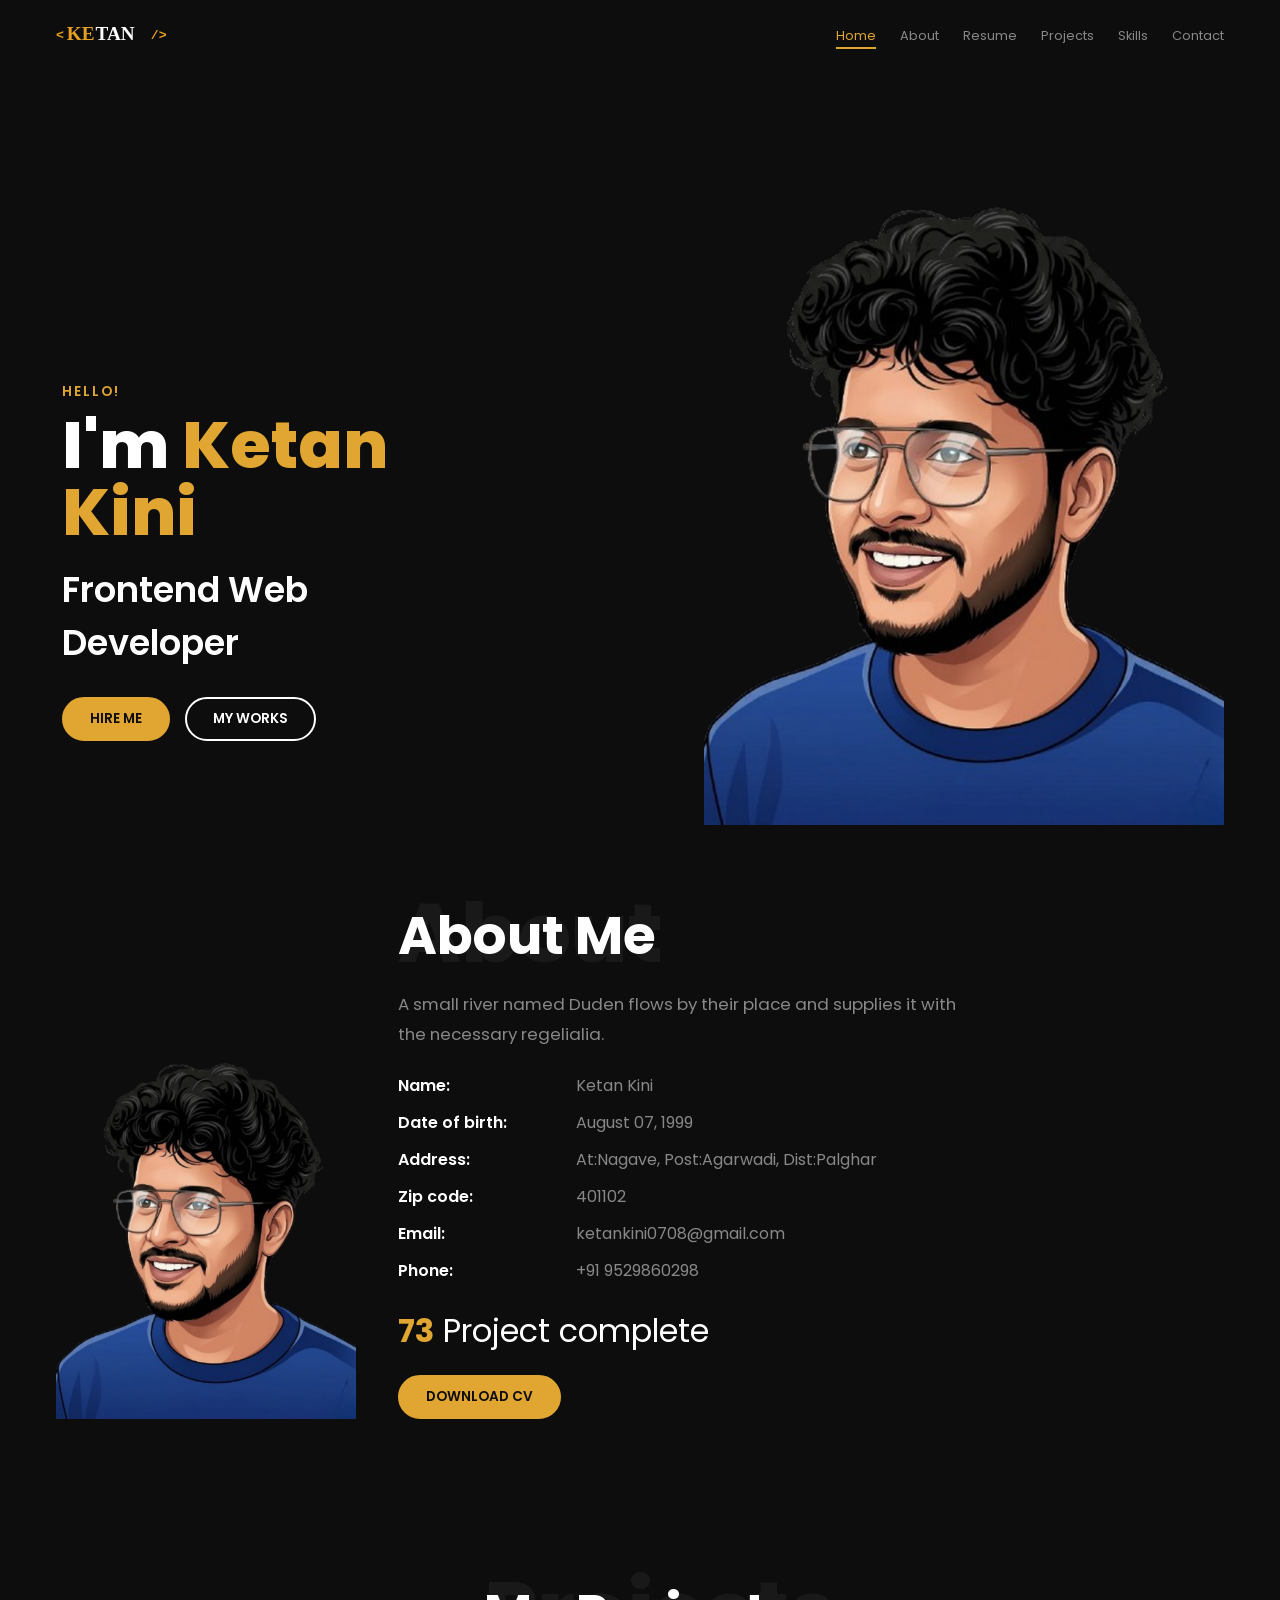
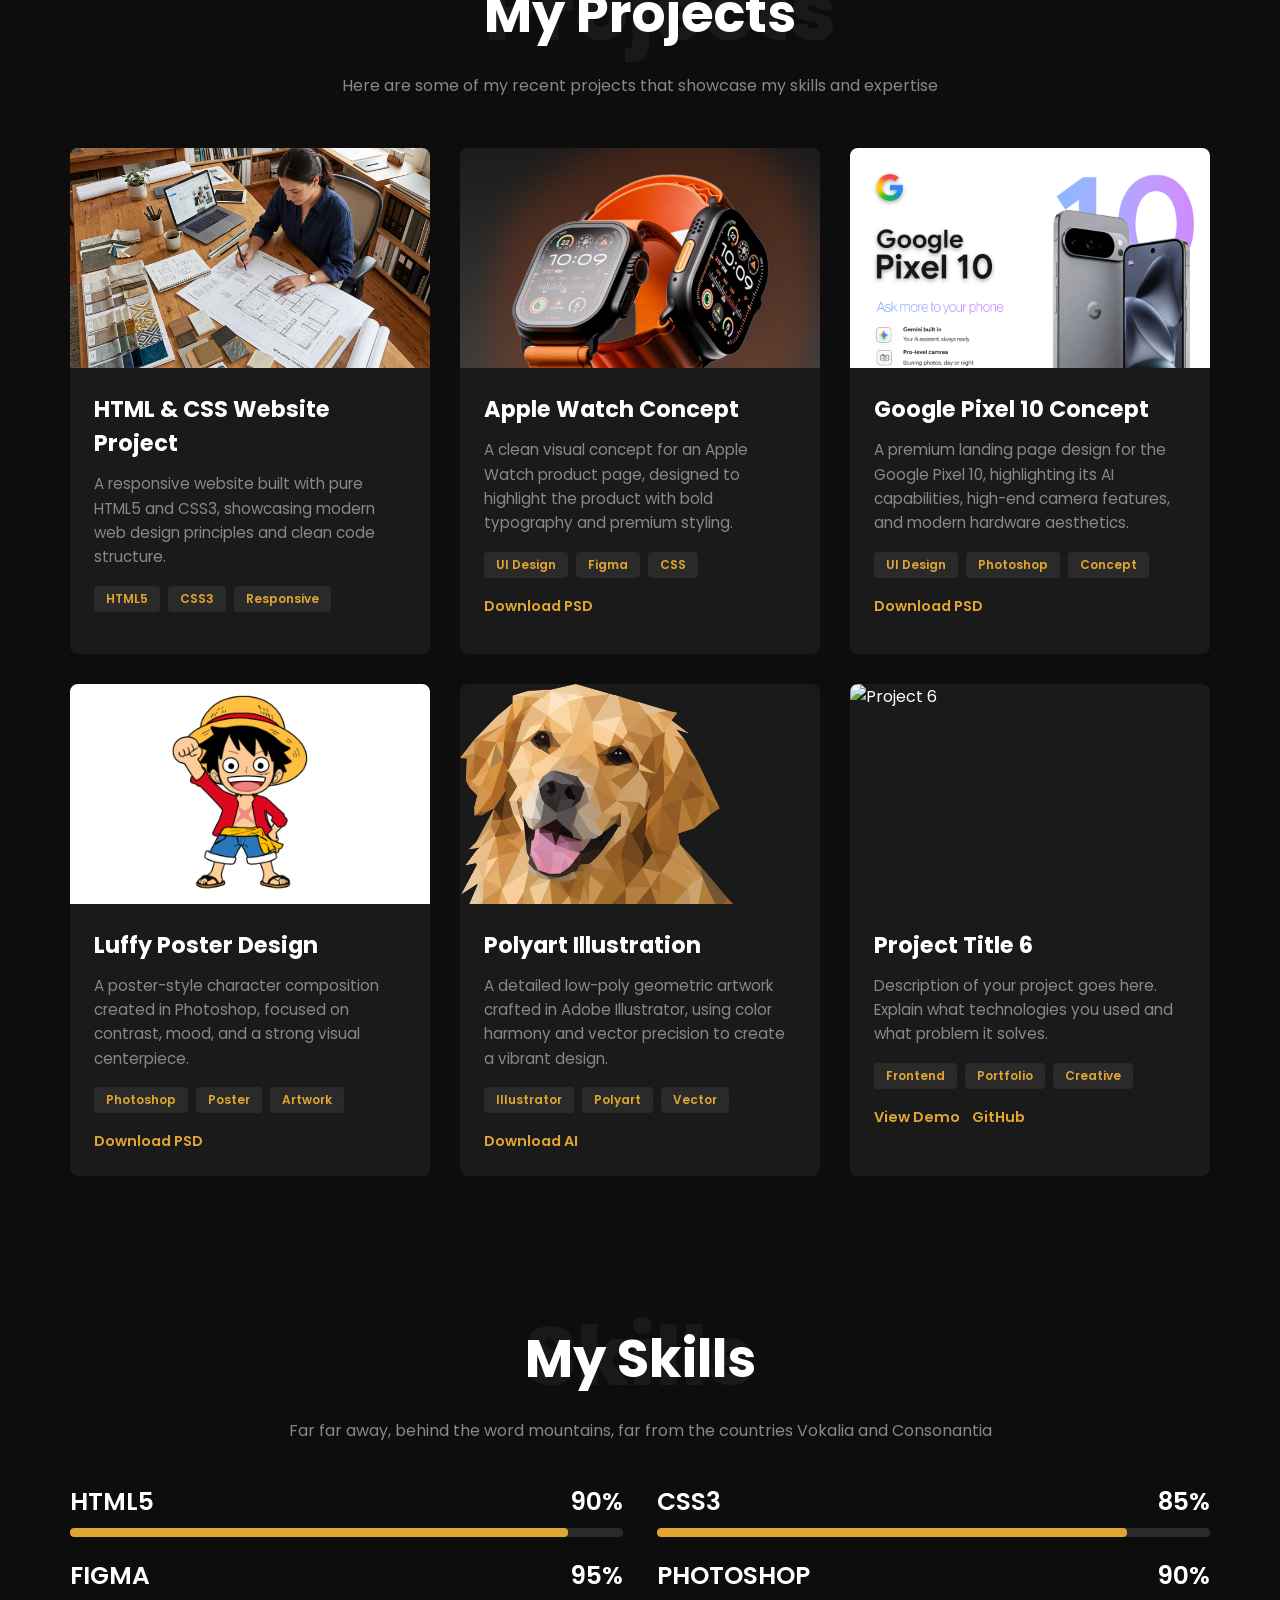
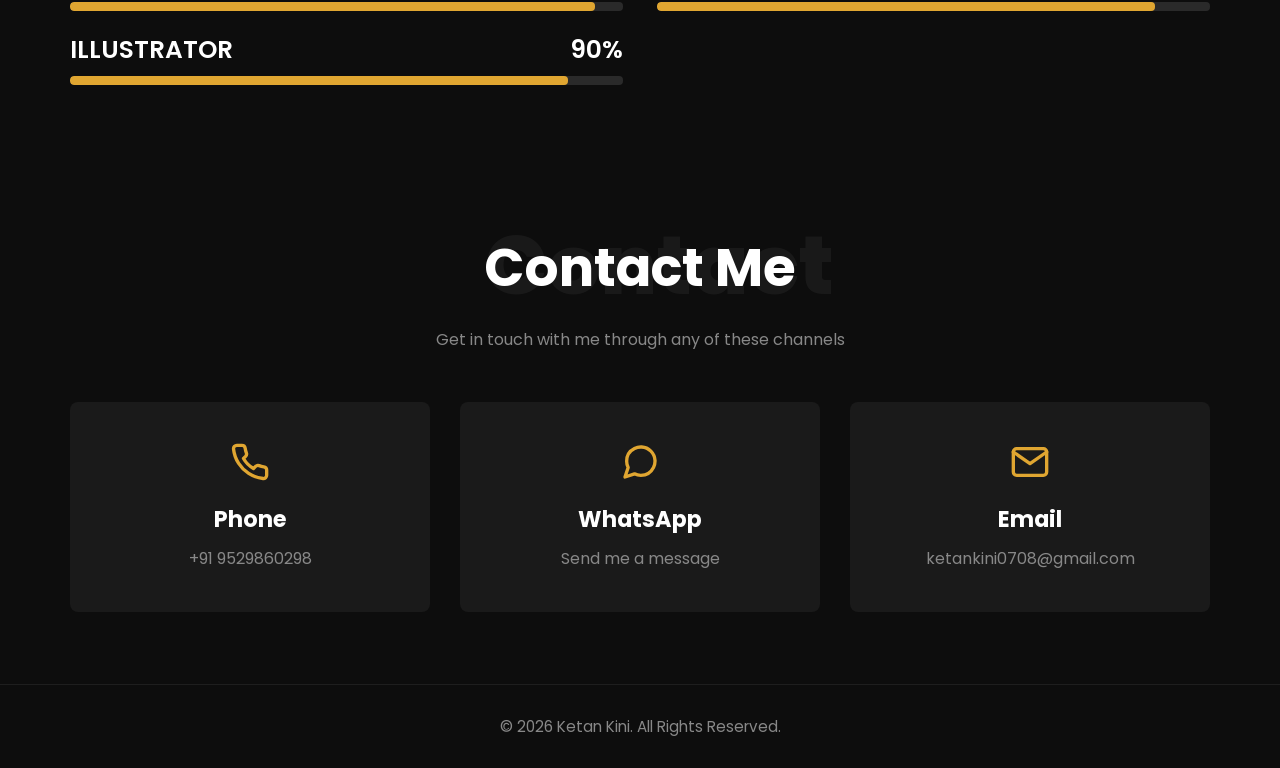
==== commit 43edf708: "Add files via upload" ====
--- a/index.html
+++ b/index.html
@@ -122,6 +122,23 @@
                     </div>
                 </div>
             </div>
+            <div class="project-card project-card--clickable" data-project-url="projects/project-5/index.html" tabindex="0" role="link" aria-label="Open Google Pixel 10 Concept preview">
+                <div class="project-image">
+                    <img src="projects/project-5/google_pixel.png" alt="Google Pixel 10 Concept preview" class="google-pixel-thumb">
+                </div>
+                <div class="project-content">
+                    <h3>Google Pixel 10 Concept</h3>
+                    <p>A premium landing page design for the Google Pixel 10, highlighting its AI capabilities, high-end camera features, and modern hardware aesthetics.</p>
+                    <div class="project-tags">
+                        <span class="tag">UI Design</span>
+                        <span class="tag">Photoshop</span>
+                        <span class="tag">Concept</span>
+                    </div>
+                    <div class="project-links">
+                        <a href="projects/project-5/google_pixel.psd" download="google_pixel.psd" class="project-link">Download PSD</a>
+                    </div>
+                </div>
+            </div>
             <div class="project-card project-card--clickable" data-project-url="projects/project-3/index.html" tabindex="0" role="link" aria-label="Open Luffy Poster Design preview">
                 <div class="project-image">
                     <img src="projects/project-3/luffy.png" alt="Luffy artwork preview">
@@ -153,24 +170,6 @@
                     </div>
                     <div class="project-links">
                         <a href="projects/project-4/polyart.ai" download="polyart.ai" class="project-link">Download AI</a>
-                    </div>
-                </div>
-            </div>
-            <div class="project-card">
-                <div class="project-image">
-                    <img src="https://via.placeholder.com/400x300/2a2a2a/e0a631?text=Project+5" alt="Project 5">
-                </div>
-                <div class="project-content">
-                    <h3>Project Title 5</h3>
-                    <p>Description of your project goes here. Explain what technologies you used and what problem it solves.</p>
-                    <div class="project-tags">
-                        <span class="tag">Web Design</span>
-                        <span class="tag">Responsive</span>
-                        <span class="tag">Modern</span>
-                    </div>
-                    <div class="project-links">
-                        <a href="#" class="project-link">View Demo</a>
-                        <a href="#" class="project-link">GitHub</a>
                     </div>
                 </div>
             </div>
--- a/style.css
+++ b/style.css
@@ -491,6 +491,10 @@
     object-position: center top;
 }
 
+.google-pixel-thumb {
+    object-position: center top;
+}
+
 .project-card:hover .project-image img {
     transform: scale(1.05);
 }
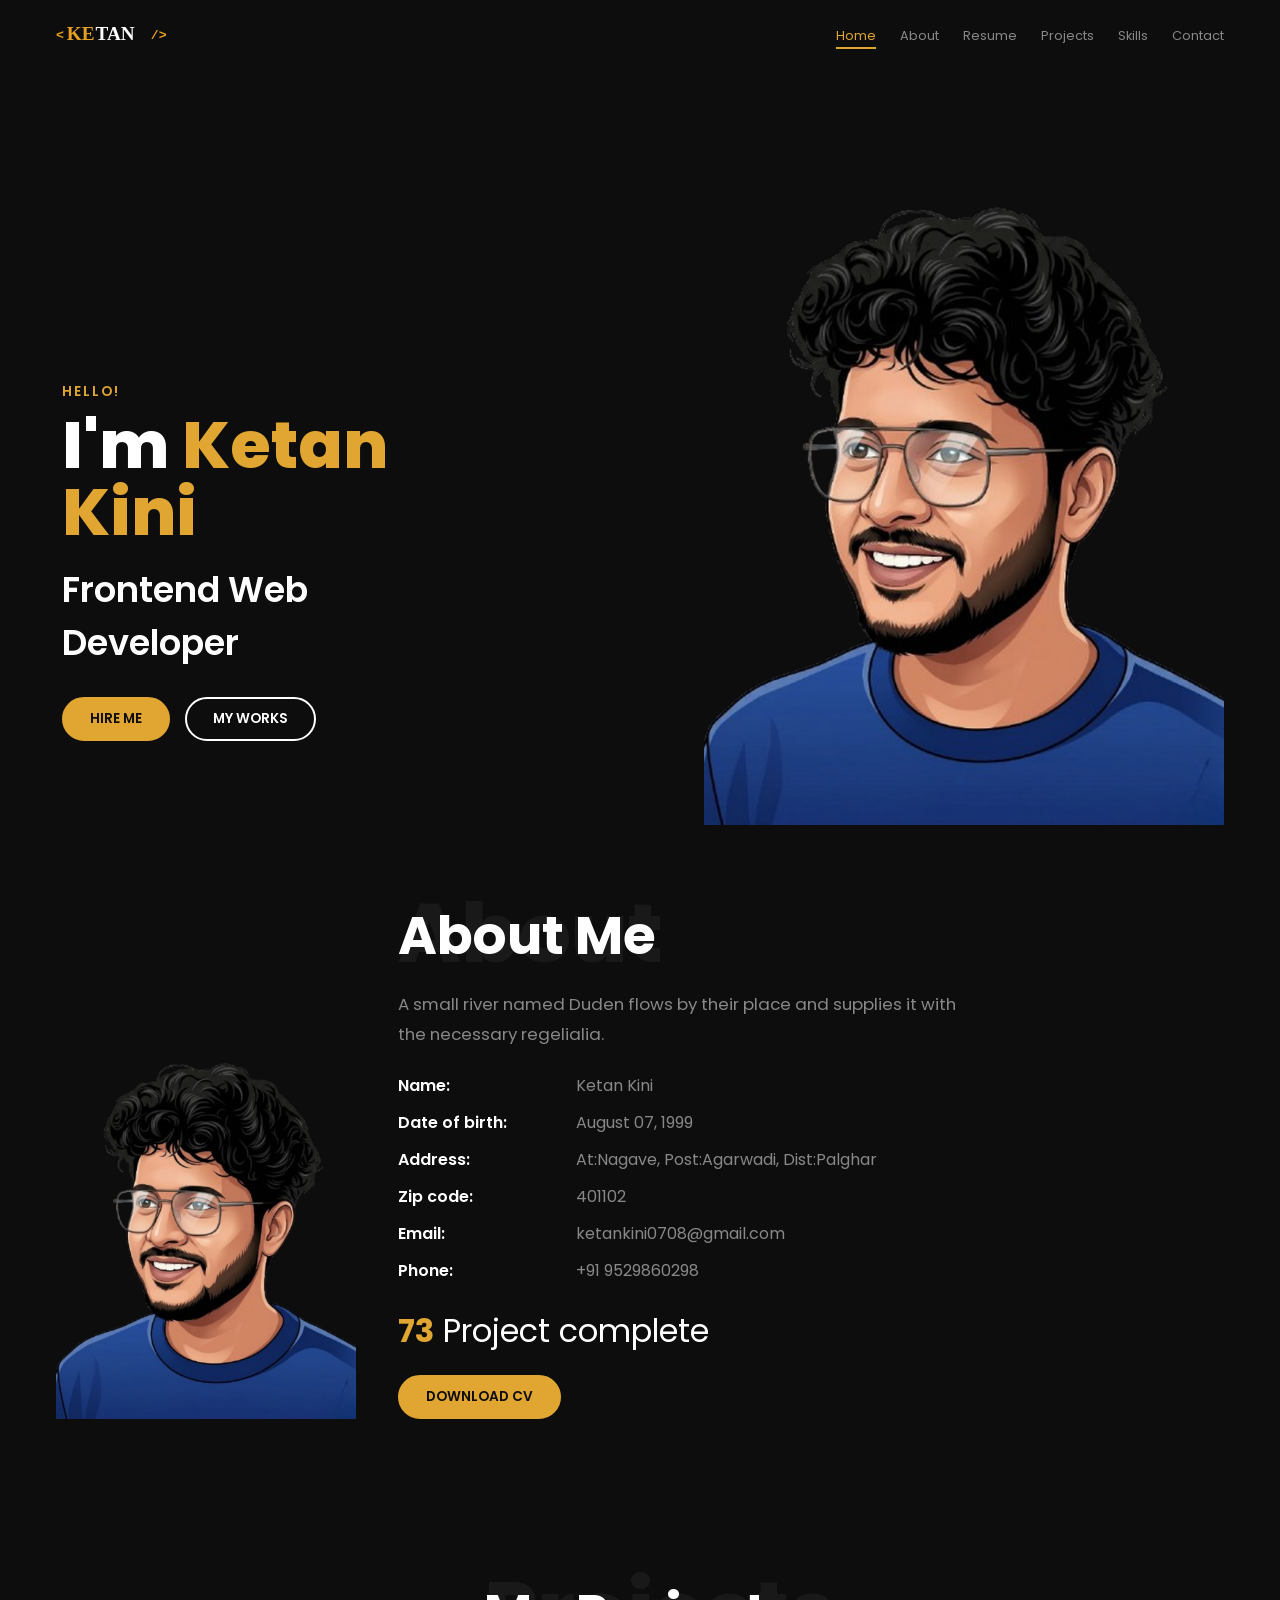
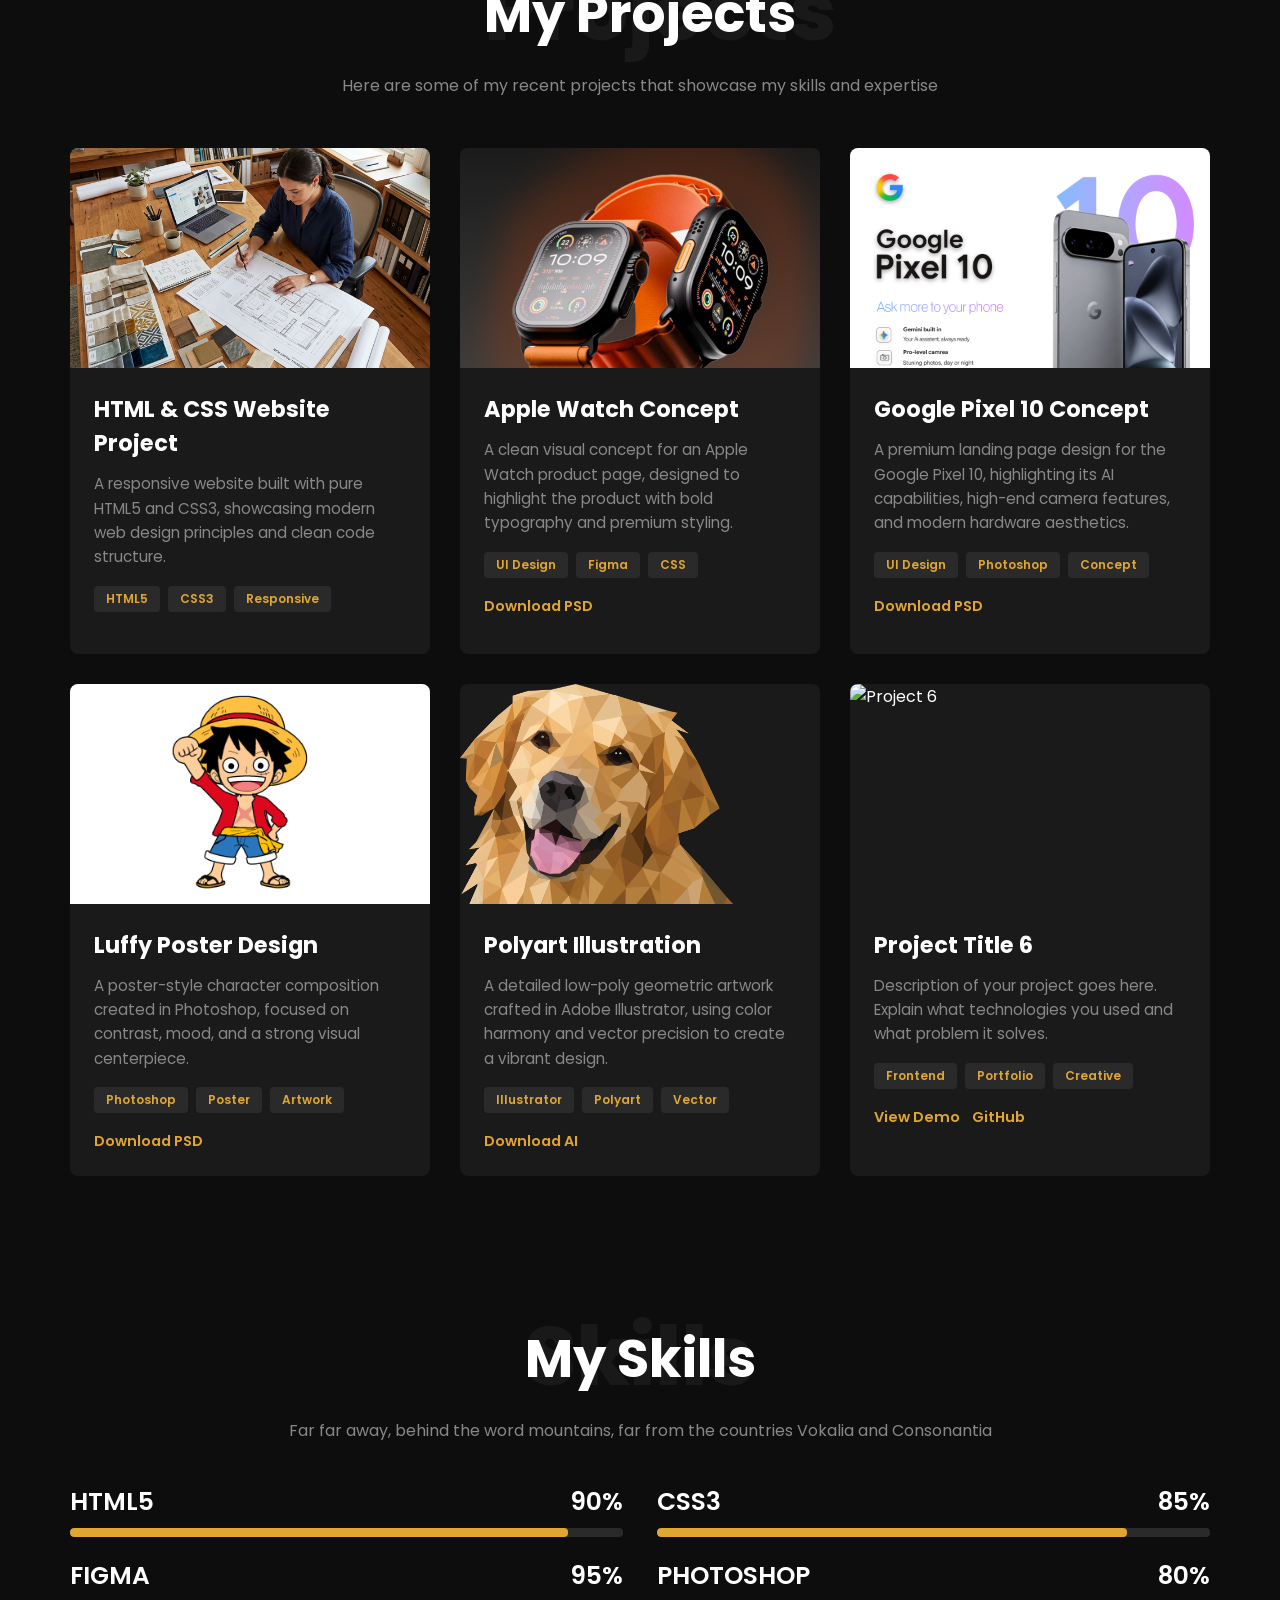
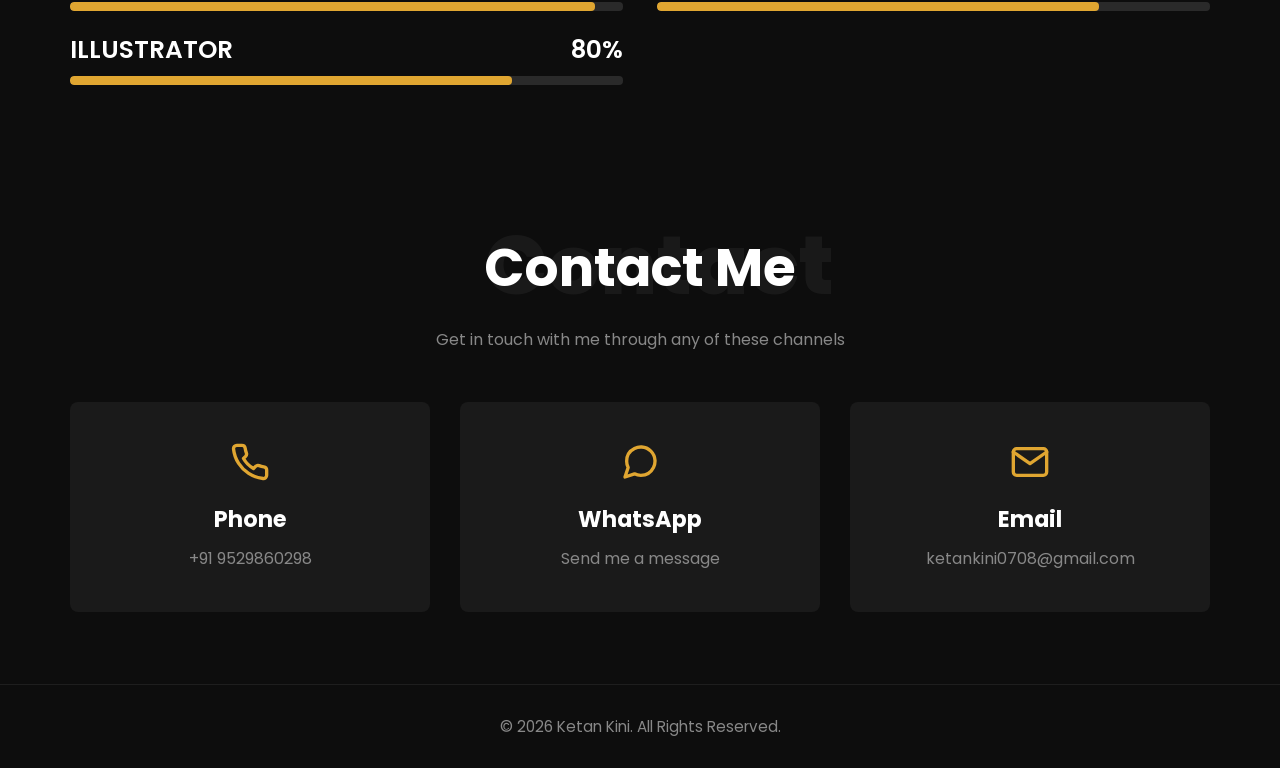
==== commit 5123382c: "Update index.html" ====
--- a/index.html
+++ b/index.html
@@ -233,19 +233,19 @@
             <div class="skill-item">
                 <div class="skill-label">
                     <span>PHOTOSHOP</span>
-                    <span>90%</span>
-                </div>
-                <div class="skill-bar">
-                    <div class="fill" style="width: 90%;"></div>
+                    <span>80%</span>
+                </div>
+                <div class="skill-bar">
+                    <div class="fill" style="width: 80%;"></div>
                 </div>
             </div>
             <div class="skill-item">
                 <div class="skill-label">
                     <span>ILLUSTRATOR</span>
-                    <span>90%</span>
-                </div>
-                <div class="skill-bar">
-                    <div class="fill" style="width: 90%;"></div>
+                    <span>80%</span>
+                </div>
+                <div class="skill-bar">
+                    <div class="fill" style="width: 80%;"></div>
                 </div>
             </div>
         </div>
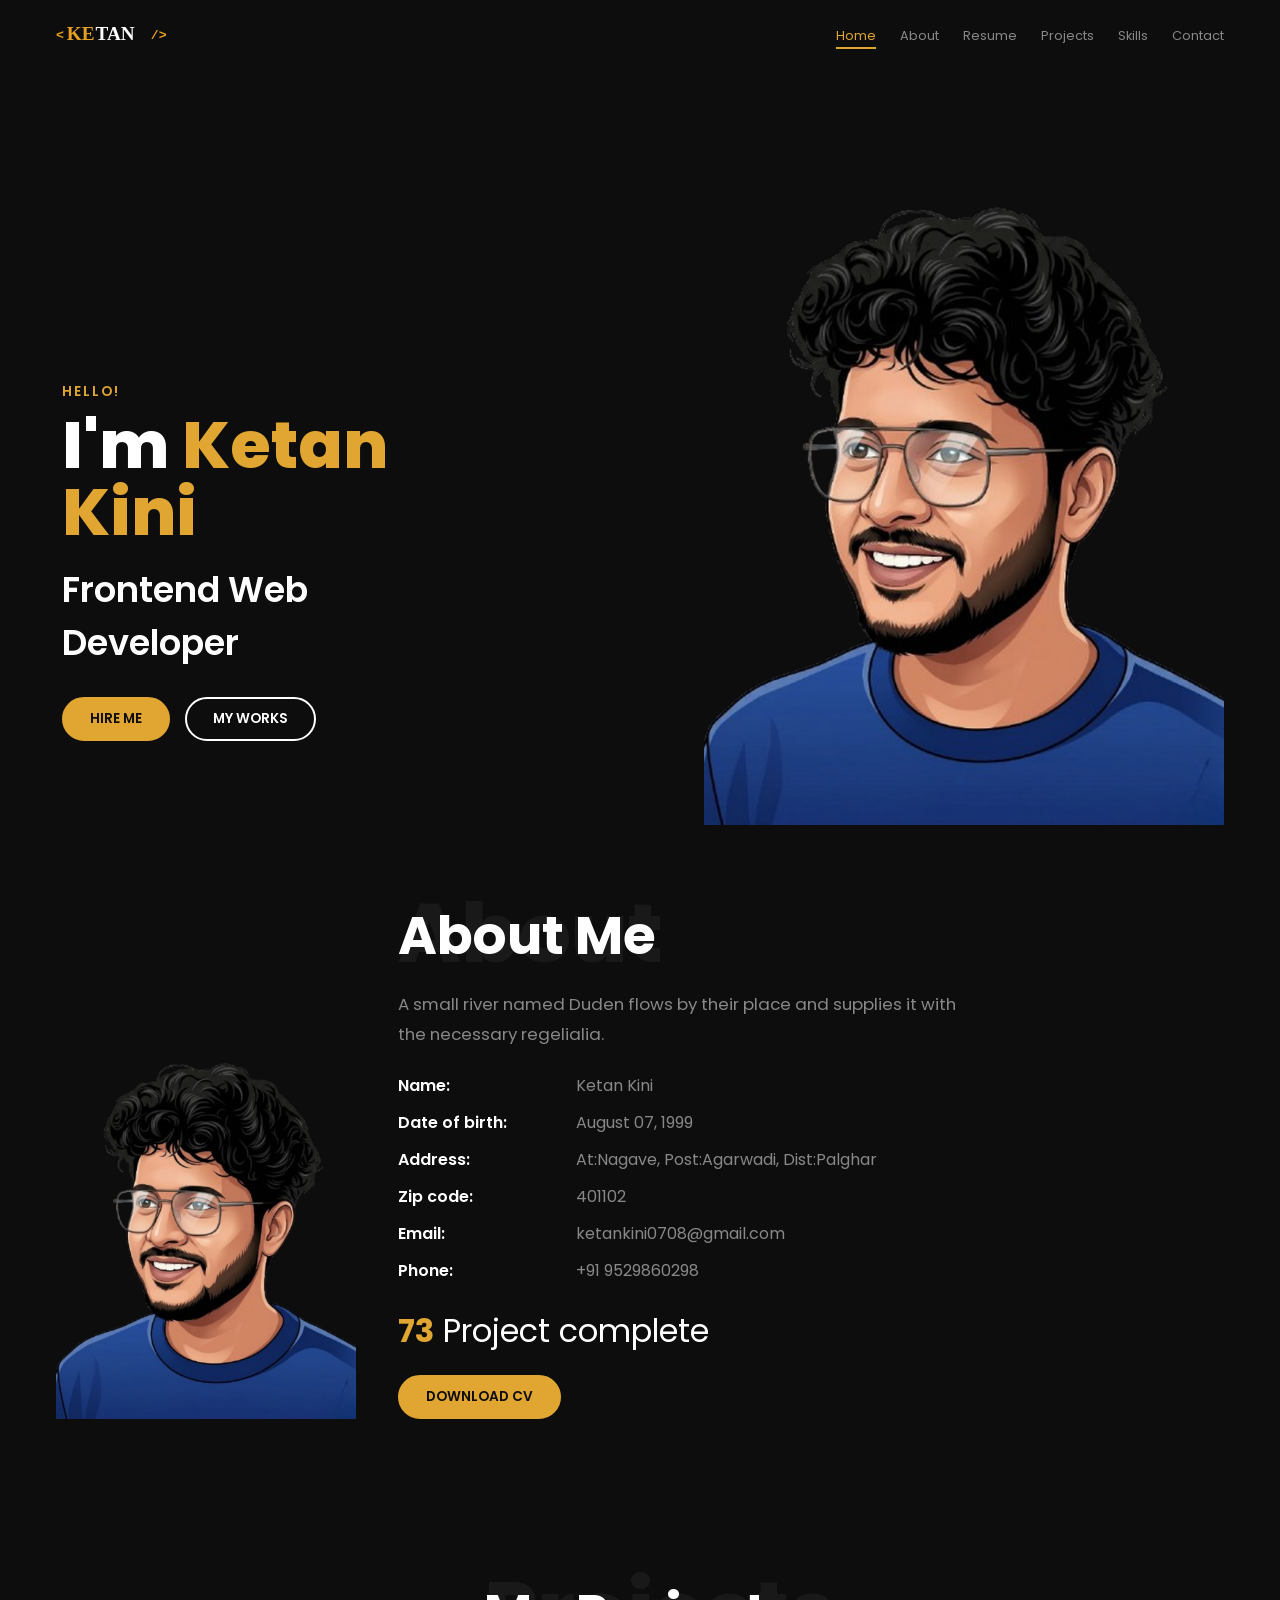
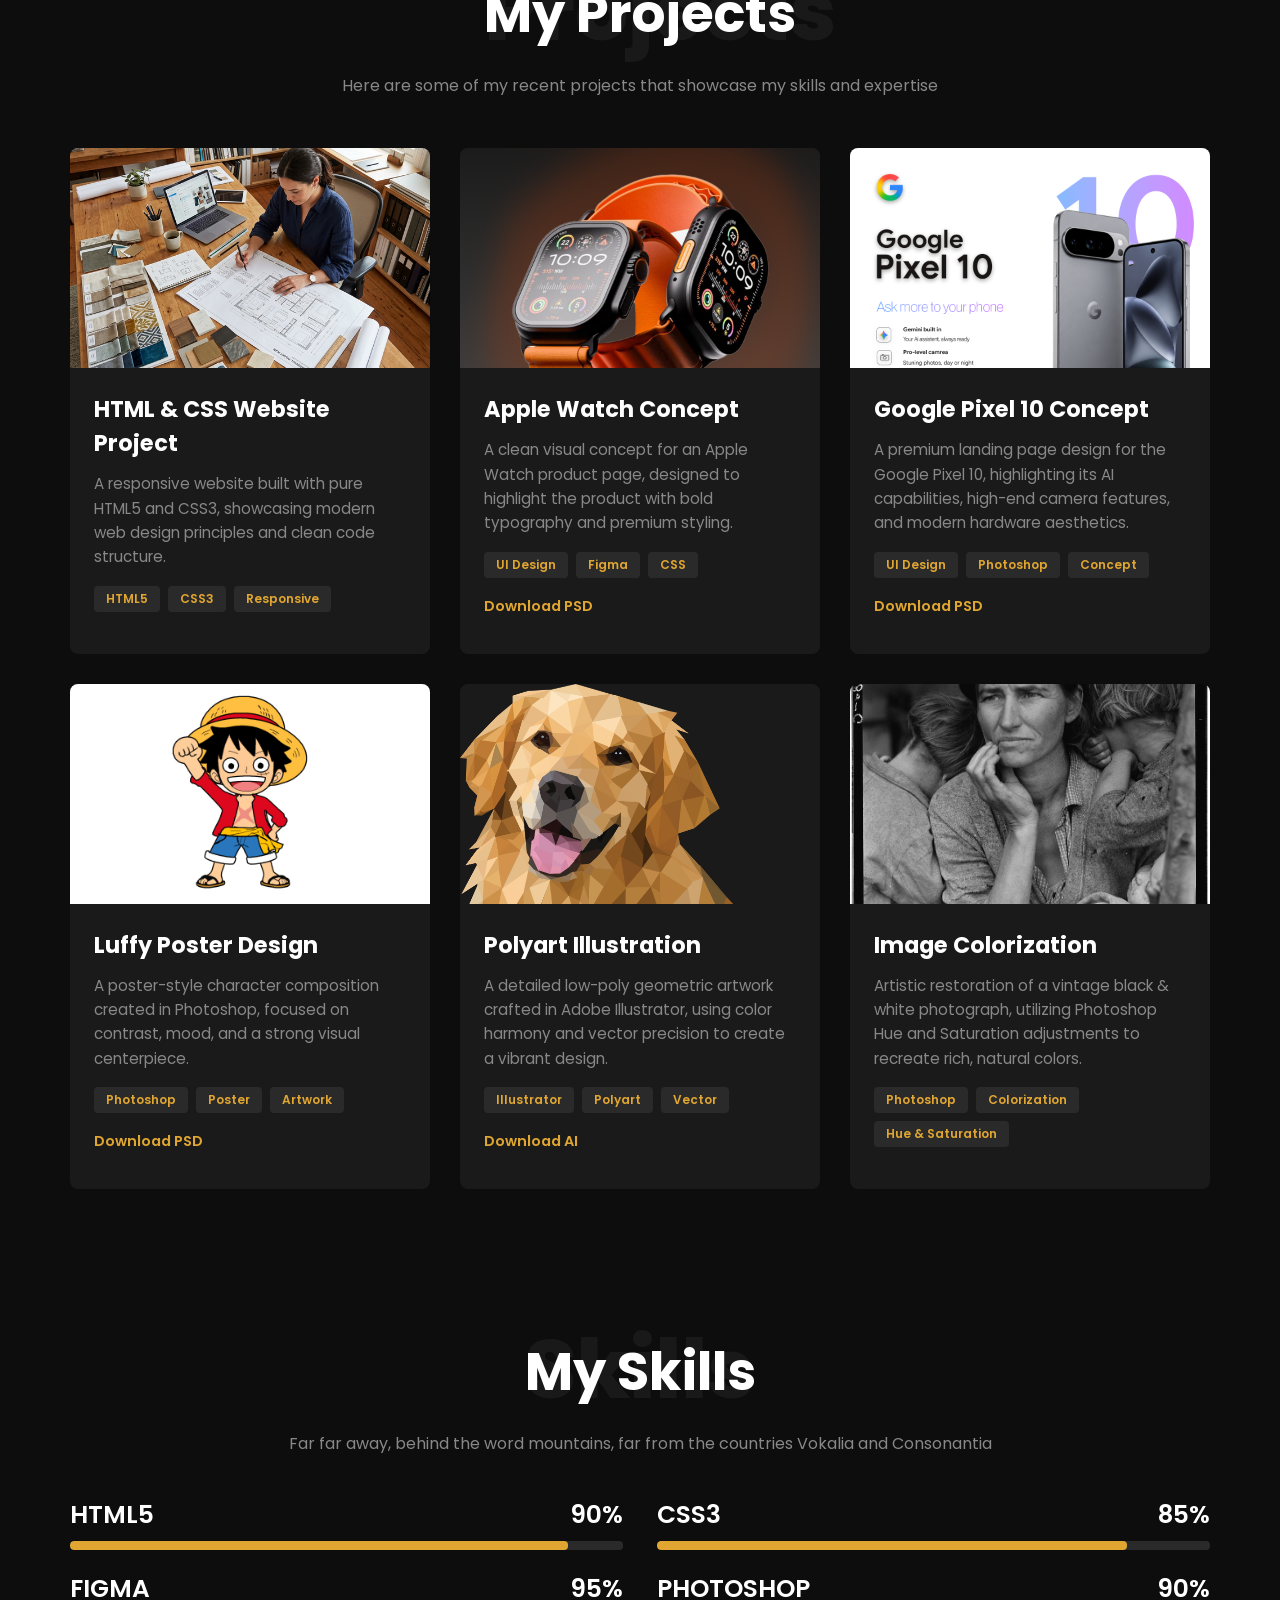
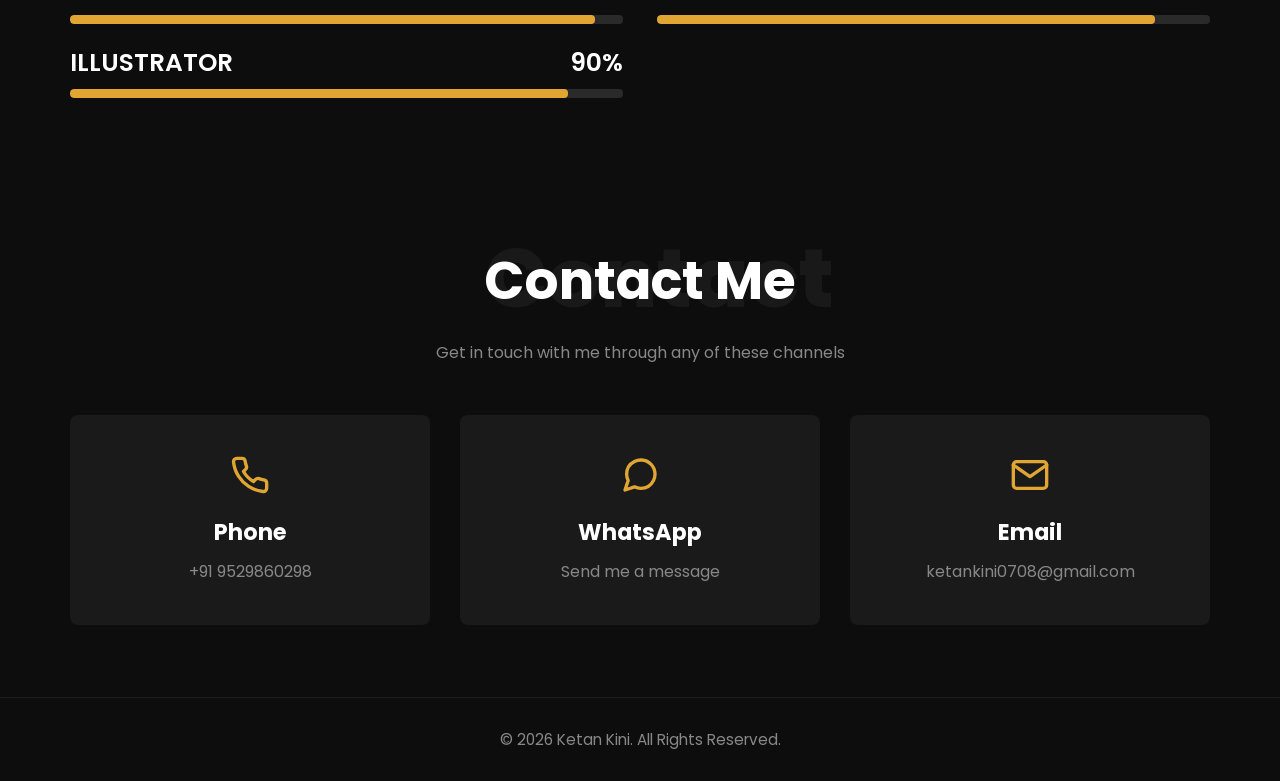
==== commit 3f4a67ba: "Add files via upload" ====
--- a/index.html
+++ b/index.html
@@ -173,21 +173,18 @@
                     </div>
                 </div>
             </div>
-            <div class="project-card">
-                <div class="project-image">
-                    <img src="https://via.placeholder.com/400x300/2a2a2a/e0a631?text=Project+6" alt="Project 6">
-                </div>
-                <div class="project-content">
-                    <h3>Project Title 6</h3>
-                    <p>Description of your project goes here. Explain what technologies you used and what problem it solves.</p>
-                    <div class="project-tags">
-                        <span class="tag">Frontend</span>
-                        <span class="tag">Portfolio</span>
-                        <span class="tag">Creative</span>
-                    </div>
-                    <div class="project-links">
-                        <a href="#" class="project-link">View Demo</a>
-                        <a href="#" class="project-link">GitHub</a>
+            <div class="project-card project-card--clickable" data-project-url="projects/project-6/index.html" tabindex="0" role="link" aria-label="Open Image Colorization project preview">
+                <div class="project-image image-colorize-container">
+                    <img src="projects/project-6/PhotoshopExtension_Image (8).png" alt="Original Black & White" class="image-bw">
+                    <img src="projects/project-6/colorize.png" alt="Colorized with Hue & Saturation" class="image-color">
+                </div>
+                <div class="project-content">
+                    <h3>Image Colorization</h3>
+                    <p>Artistic restoration of a vintage black & white photograph, utilizing Photoshop Hue and Saturation adjustments to recreate rich, natural colors.</p>
+                    <div class="project-tags">
+                        <span class="tag">Photoshop</span>
+                        <span class="tag">Colorization</span>
+                        <span class="tag">Hue &amp; Saturation</span>
                     </div>
                 </div>
             </div>
@@ -233,19 +230,19 @@
             <div class="skill-item">
                 <div class="skill-label">
                     <span>PHOTOSHOP</span>
-                    <span>80%</span>
-                </div>
-                <div class="skill-bar">
-                    <div class="fill" style="width: 80%;"></div>
+                    <span>90%</span>
+                </div>
+                <div class="skill-bar">
+                    <div class="fill" style="width: 90%;"></div>
                 </div>
             </div>
             <div class="skill-item">
                 <div class="skill-label">
                     <span>ILLUSTRATOR</span>
-                    <span>80%</span>
-                </div>
-                <div class="skill-bar">
-                    <div class="fill" style="width: 80%;"></div>
+                    <span>90%</span>
+                </div>
+                <div class="skill-bar">
+                    <div class="fill" style="width: 90%;"></div>
                 </div>
             </div>
         </div>
--- a/style.css
+++ b/style.css
@@ -495,6 +495,31 @@
     object-position: center top;
 }
 
+.image-colorize-container {
+    position: relative;
+}
+
+.image-colorize-container .image-bw {
+    position: relative;
+    z-index: 1;
+}
+
+.image-colorize-container .image-color {
+    position: absolute;
+    top: 0;
+    left: 0;
+    width: 100%;
+    height: 100%;
+    object-fit: cover;
+    z-index: 2;
+    opacity: 0;
+    transition: opacity 0.5s ease, transform 0.3s ease;
+}
+
+.project-card:hover .image-colorize-container .image-color {
+    opacity: 1;
+}
+
 .project-card:hover .project-image img {
     transform: scale(1.05);
 }
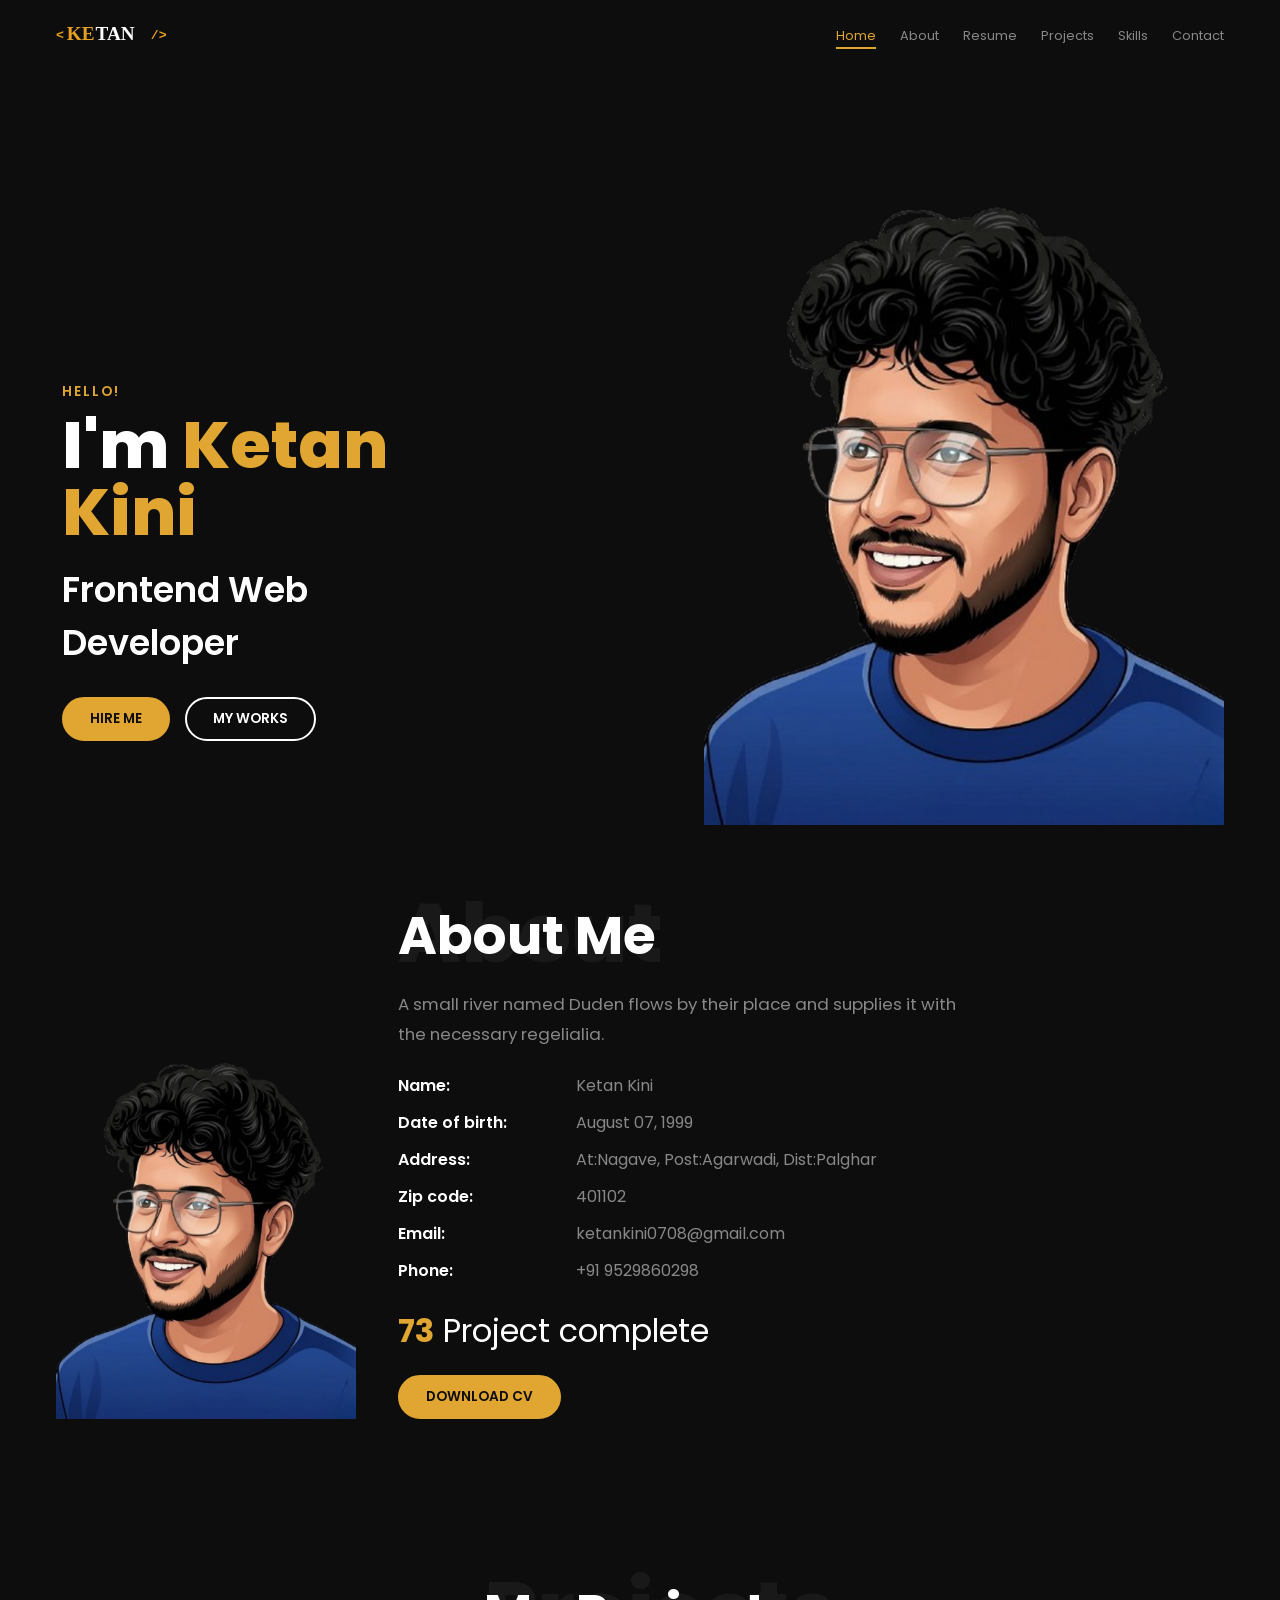
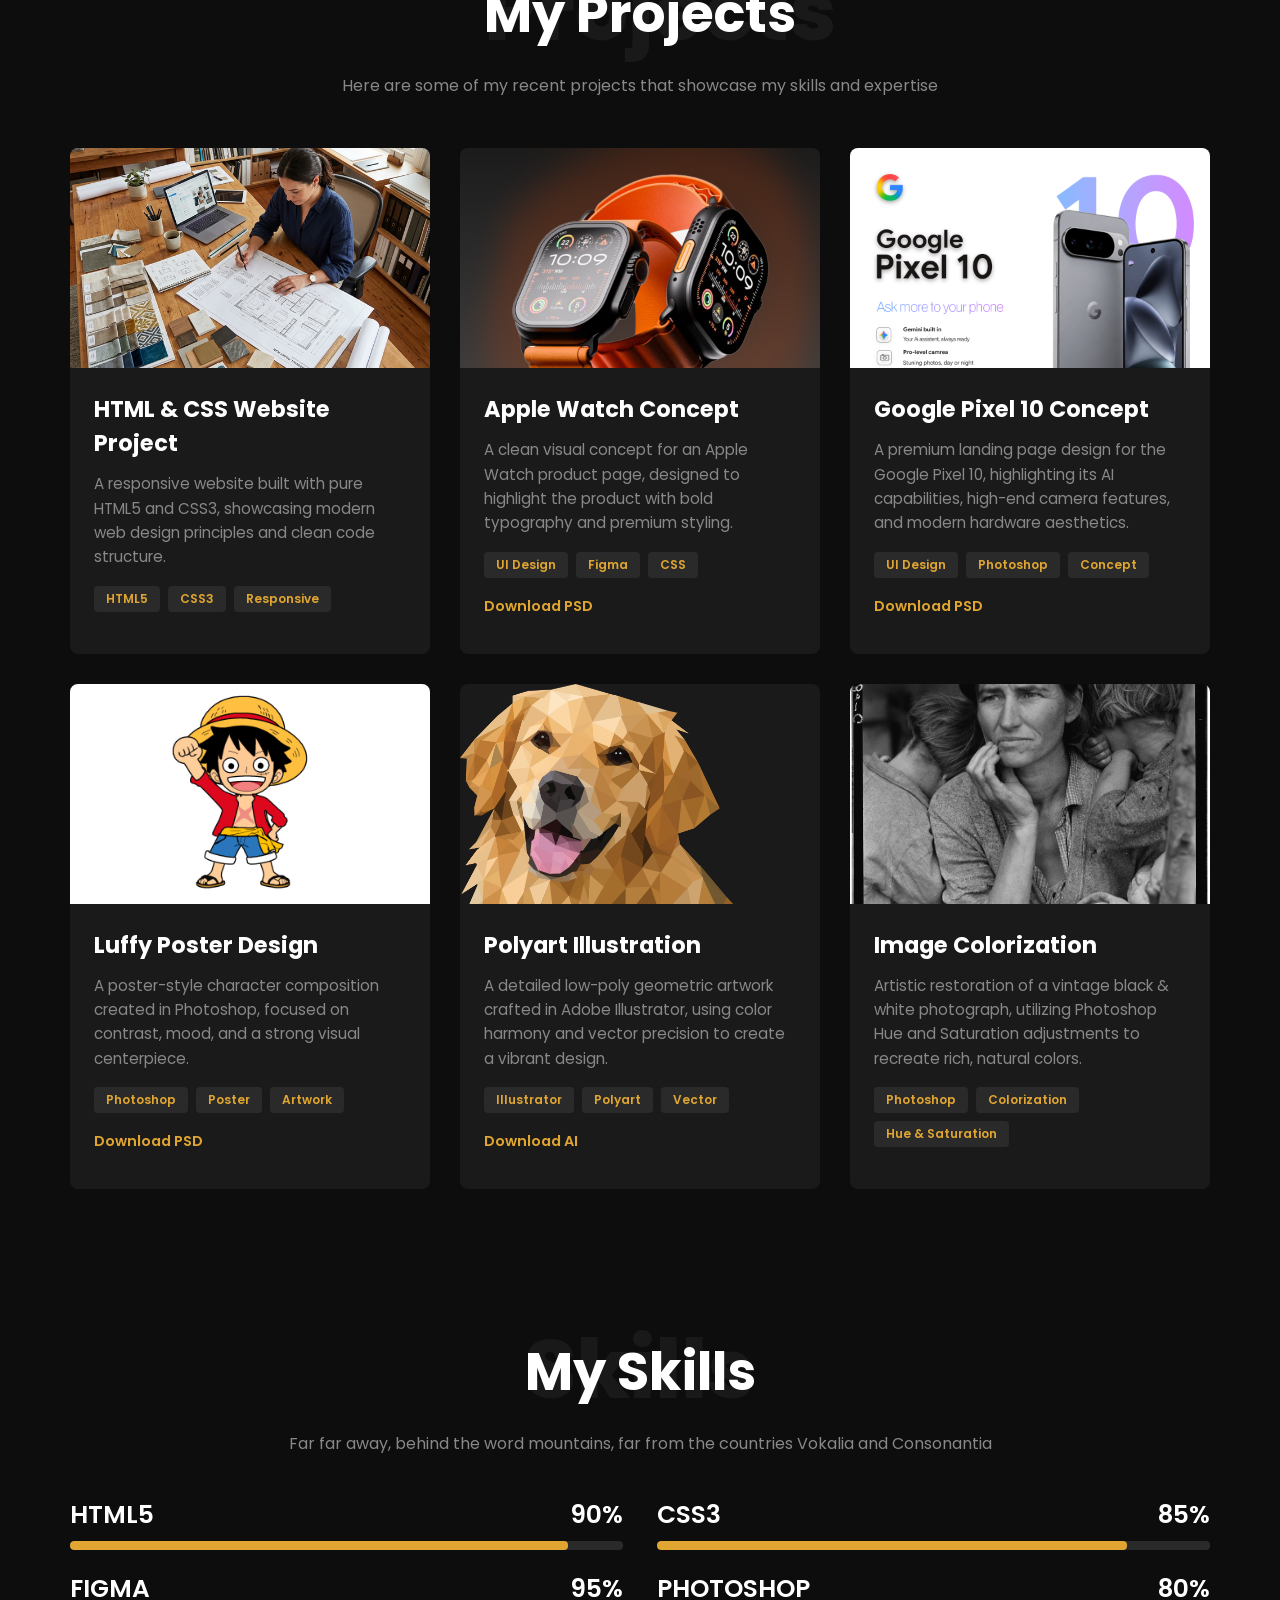
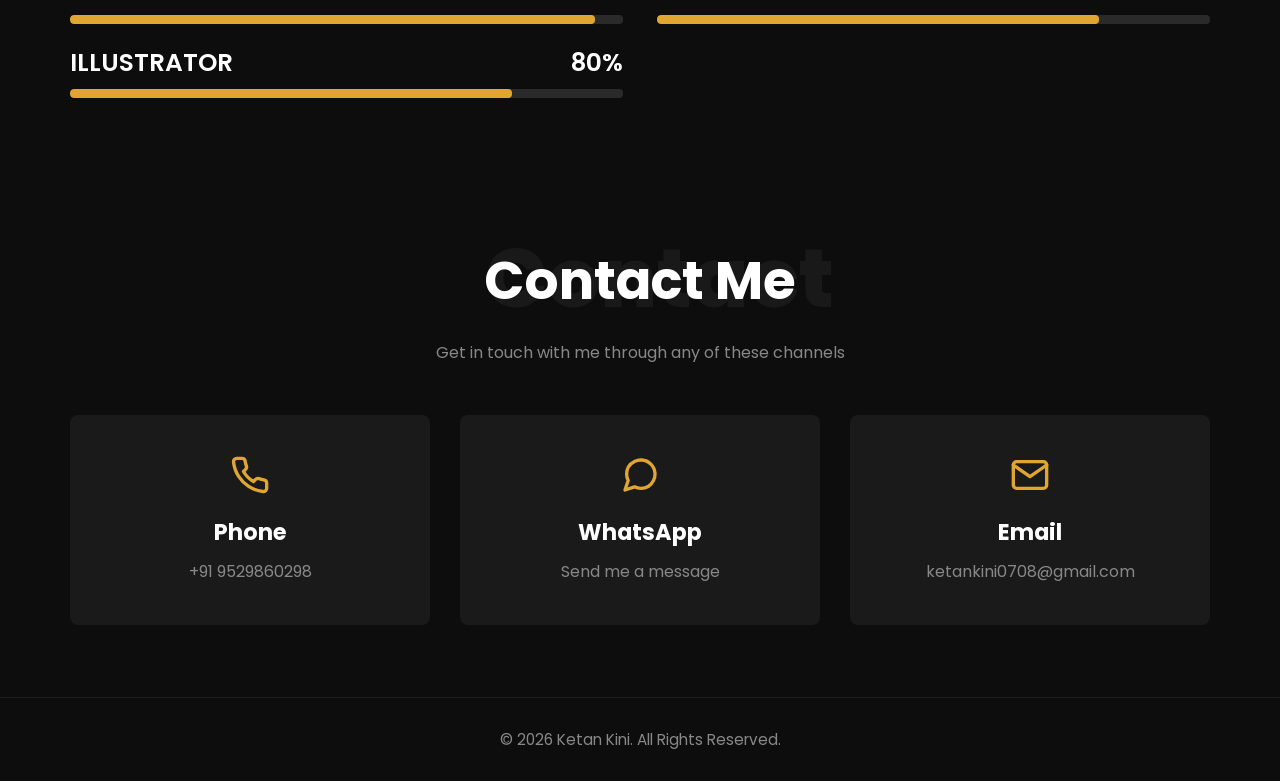
==== commit 36a87e2b: "Update index.html" ====
--- a/index.html
+++ b/index.html
@@ -230,19 +230,19 @@
             <div class="skill-item">
                 <div class="skill-label">
                     <span>PHOTOSHOP</span>
-                    <span>90%</span>
-                </div>
-                <div class="skill-bar">
-                    <div class="fill" style="width: 90%;"></div>
+                    <span>80%</span>
+                </div>
+                <div class="skill-bar">
+                    <div class="fill" style="width: 80%;"></div>
                 </div>
             </div>
             <div class="skill-item">
                 <div class="skill-label">
                     <span>ILLUSTRATOR</span>
-                    <span>90%</span>
-                </div>
-                <div class="skill-bar">
-                    <div class="fill" style="width: 90%;"></div>
+                    <span>80%</span>
+                </div>
+                <div class="skill-bar">
+                    <div class="fill" style="width: 80%;"></div>
                 </div>
             </div>
         </div>
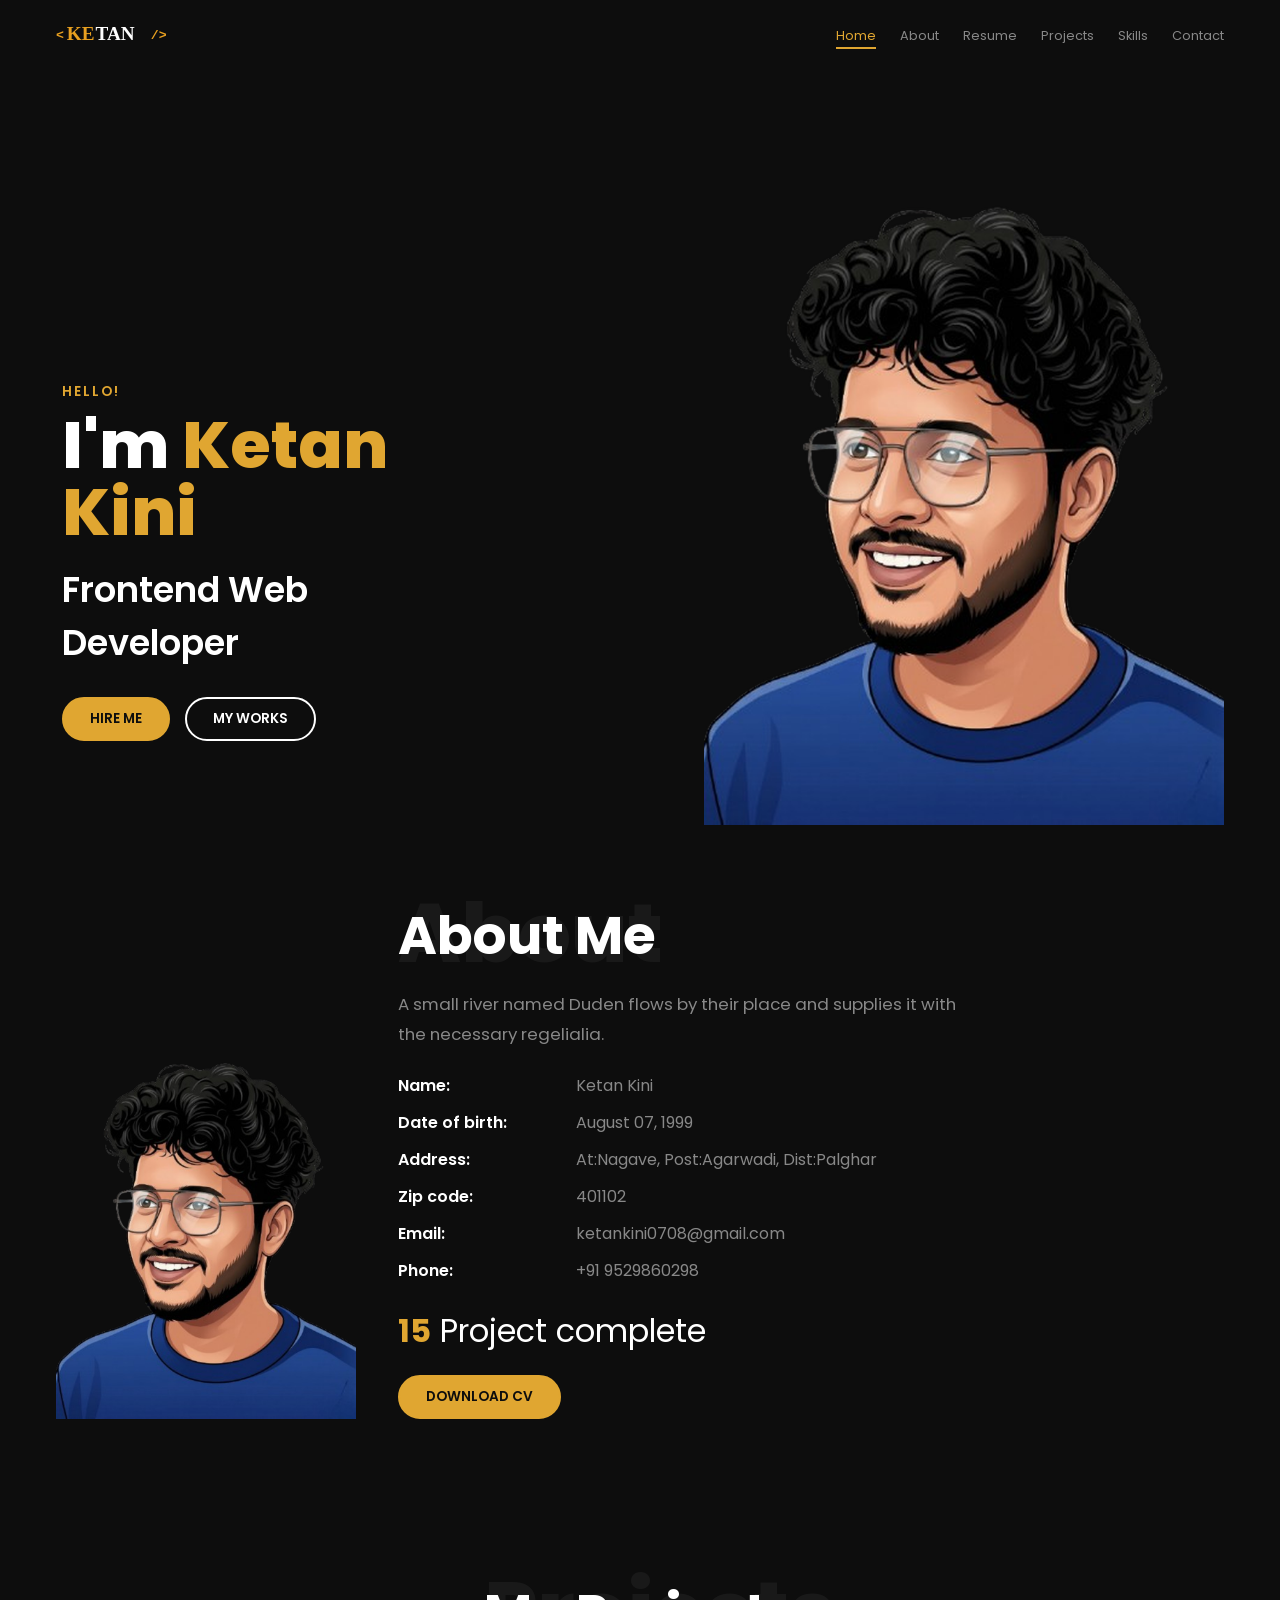
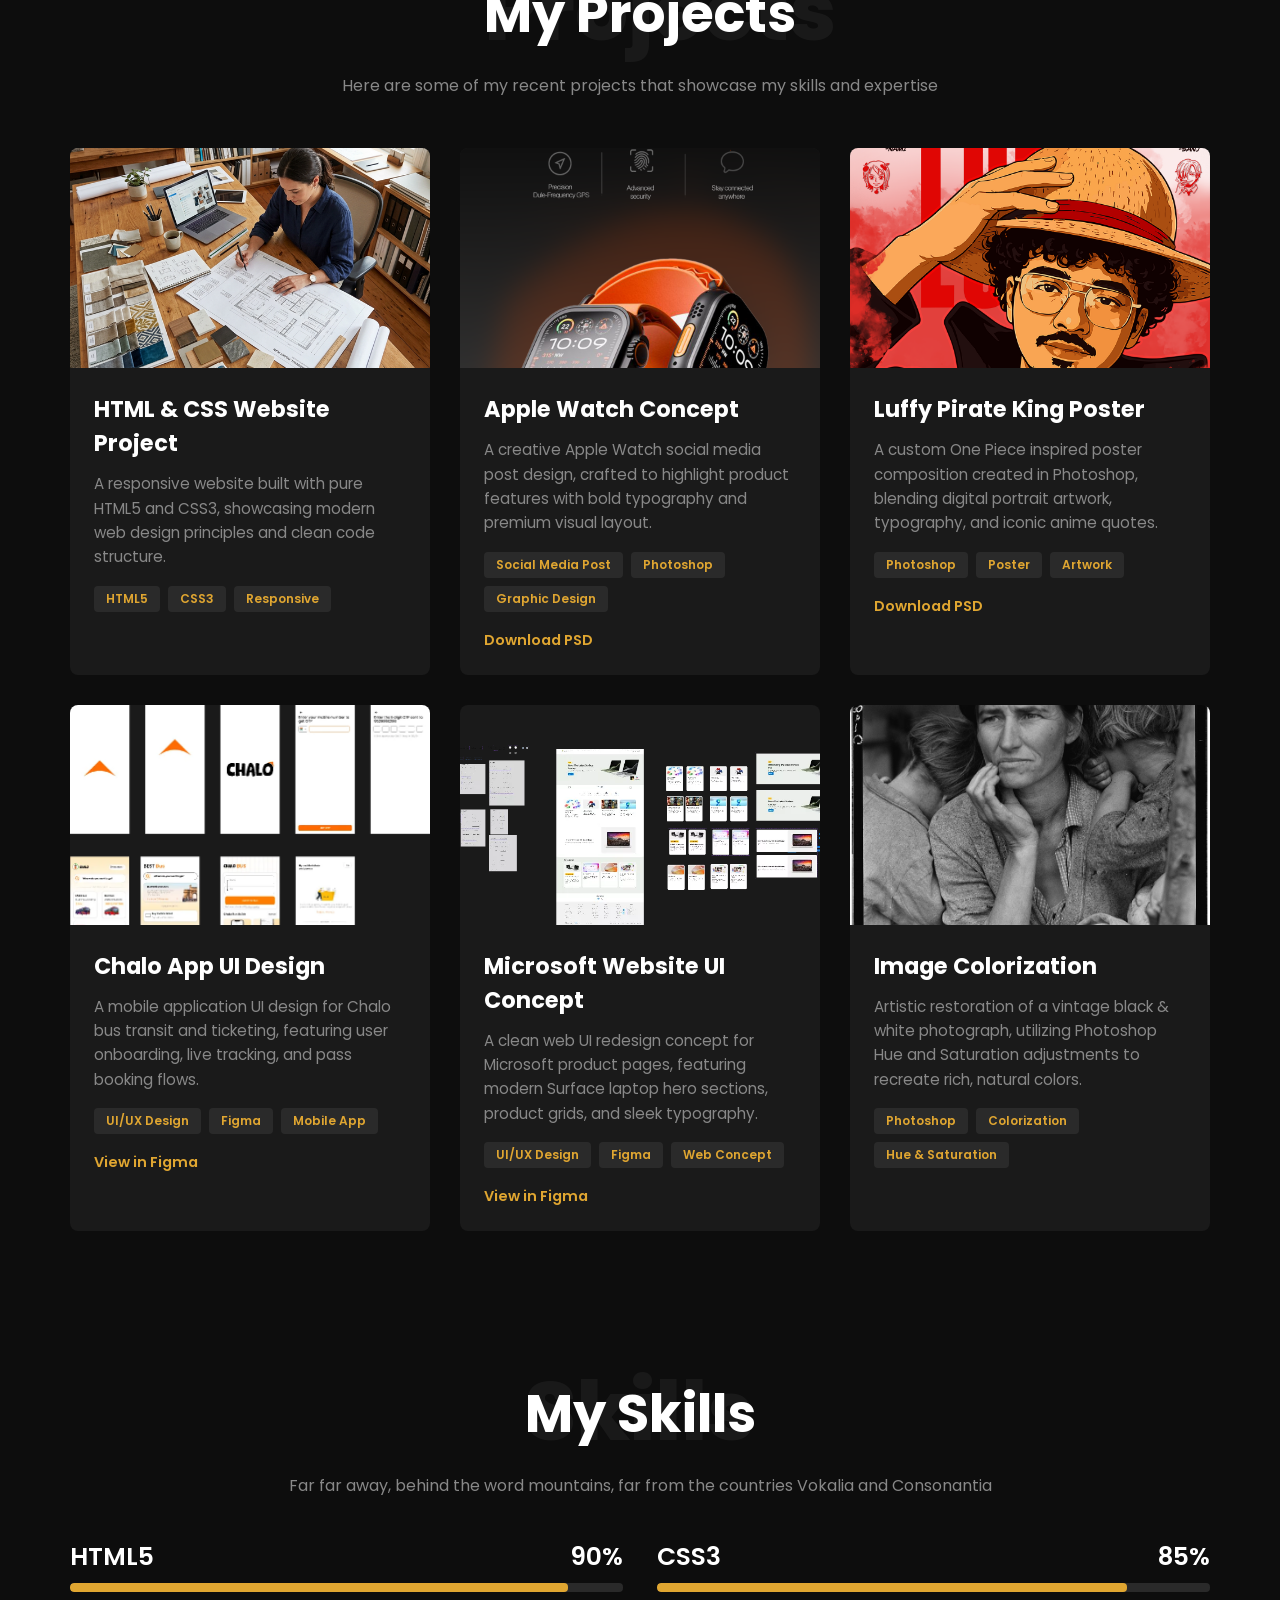
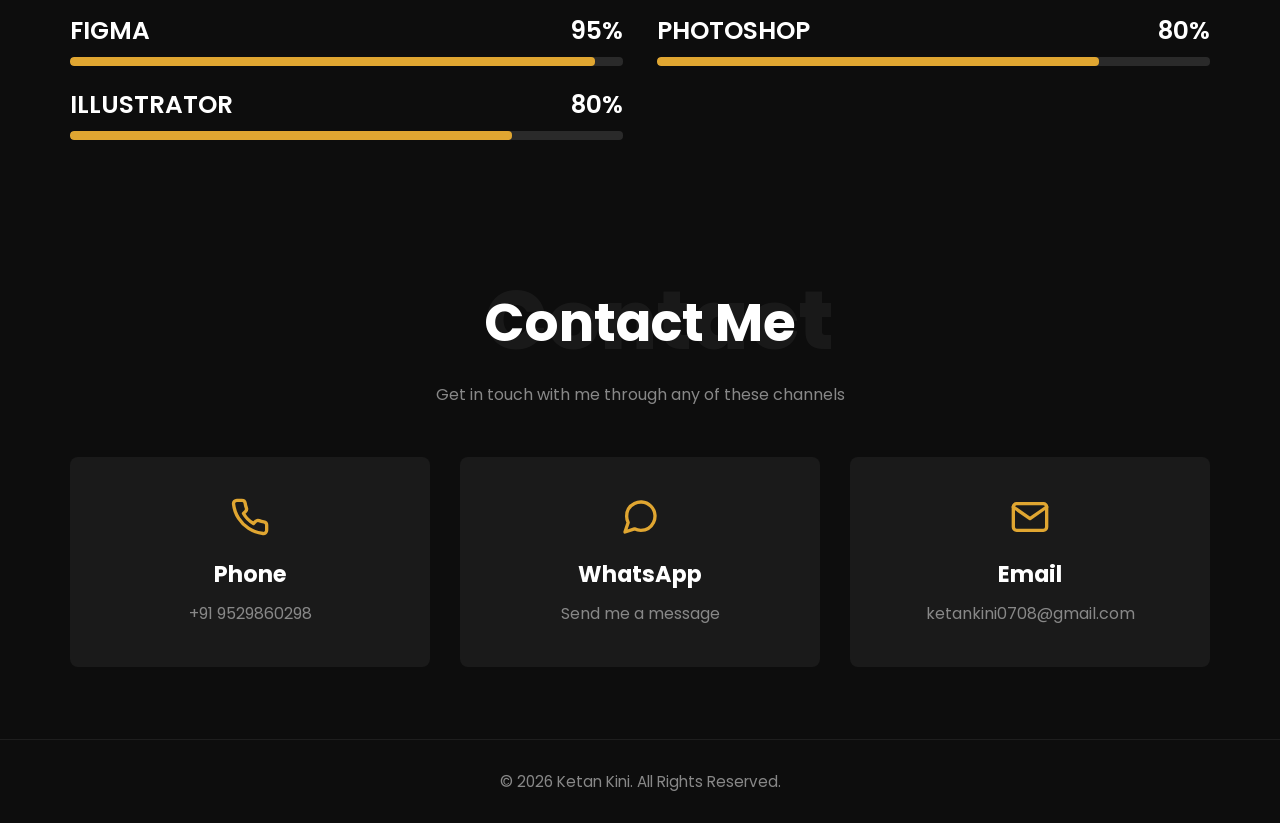
==== commit a94d1bb5: "Initial portfolio upload" ====
--- a/index.html
+++ b/index.html
@@ -76,7 +76,7 @@
                 </div>
             </div>
             <p class="project-count">
-                <strong>73</strong> Project complete
+                <strong>15</strong> Project complete
             </p>
             <a href="assets/Ketan_Kini_Resume.jpg" download="Ketan_Kini_Resume.jpg" class="btn-gold">DOWNLOAD CV</a>
         </div>
@@ -111,65 +111,65 @@
                 </div>
                 <div class="project-content">
                     <h3>Apple Watch Concept</h3>
-                    <p>A clean visual concept for an Apple Watch product page, designed to highlight the product with bold typography and premium styling.</p>
-                    <div class="project-tags">
-                        <span class="tag">UI Design</span>
-                        <span class="tag">Figma</span>
-                        <span class="tag">CSS</span>
+                    <p>A creative Apple Watch social media post design, crafted to highlight product features with bold typography and premium visual layout.</p>
+                    <div class="project-tags">
+                        <span class="tag">Social Media Post</span>
+                        <span class="tag">Photoshop</span>
+                        <span class="tag">Graphic Design</span>
                     </div>
                     <div class="project-links">
                         <a href="projects/project-2/apple_watch.psd" download="apple_watch.psd" class="project-link">Download PSD</a>
                     </div>
                 </div>
             </div>
-            <div class="project-card project-card--clickable" data-project-url="projects/project-5/index.html" tabindex="0" role="link" aria-label="Open Google Pixel 10 Concept preview">
-                <div class="project-image">
-                    <img src="projects/project-5/google_pixel.png" alt="Google Pixel 10 Concept preview" class="google-pixel-thumb">
-                </div>
-                <div class="project-content">
-                    <h3>Google Pixel 10 Concept</h3>
-                    <p>A premium landing page design for the Google Pixel 10, highlighting its AI capabilities, high-end camera features, and modern hardware aesthetics.</p>
-                    <div class="project-tags">
-                        <span class="tag">UI Design</span>
-                        <span class="tag">Photoshop</span>
-                        <span class="tag">Concept</span>
-                    </div>
-                    <div class="project-links">
-                        <a href="projects/project-5/google_pixel.psd" download="google_pixel.psd" class="project-link">Download PSD</a>
-                    </div>
-                </div>
-            </div>
-            <div class="project-card project-card--clickable" data-project-url="projects/project-3/index.html" tabindex="0" role="link" aria-label="Open Luffy Poster Design preview">
-                <div class="project-image">
-                    <img src="projects/project-3/luffy.png" alt="Luffy artwork preview">
-                </div>
-                <div class="project-content">
-                    <h3>Luffy Poster Design</h3>
-                    <p>A poster-style character composition created in Photoshop, focused on contrast, mood, and a strong visual centerpiece.</p>
+            <div class="project-card project-card--clickable" data-project-url="projects/project-5/index.html" tabindex="0" role="link" aria-label="Open Luffy Pirate King Poster preview">
+                <div class="project-image">
+                    <img src="projects/project-5/modern_poster_thumb.png" alt="Luffy Pirate King Poster preview" class="modern-poster-thumb">
+                </div>
+                <div class="project-content">
+                    <h3>Luffy Pirate King Poster</h3>
+                    <p>A custom One Piece inspired poster composition created in Photoshop, blending digital portrait artwork, typography, and iconic anime quotes.</p>
                     <div class="project-tags">
                         <span class="tag">Photoshop</span>
                         <span class="tag">Poster</span>
                         <span class="tag">Artwork</span>
                     </div>
                     <div class="project-links">
-                        <a href="projects/project-3/luffy.psd" download="luffy.psd" class="project-link">Download PSD</a>
-                    </div>
-                </div>
-            </div>
-            <div class="project-card project-card--clickable" data-project-url="projects/project-4/index.html" tabindex="0" role="link" aria-label="Open Polyart Illustration preview">
-                <div class="project-image">
-                    <img src="projects/project-4/polyart.png" alt="Polyart Illustration preview" class="polyart-thumb">
-                </div>
-                <div class="project-content">
-                    <h3>Polyart Illustration</h3>
-                    <p>A detailed low-poly geometric artwork crafted in Adobe Illustrator, using color harmony and vector precision to create a vibrant design.</p>
-                    <div class="project-tags">
-                        <span class="tag">Illustrator</span>
-                        <span class="tag">Polyart</span>
-                        <span class="tag">Vector</span>
+                        <a href="projects/project-5/modern_poster.psd" download="modern_poster.psd" class="project-link">Download PSD</a>
+                    </div>
+                </div>
+            </div>
+            <div class="project-card project-card--clickable" data-project-url="https://www.figma.com/design/dCYKZvJPeMyLBeoBWhJP19/chalo?node-id=0-1&t=9ohgnh7avR0HBTeg-1" tabindex="0" role="link" aria-label="Open Chalo App UI Design in Figma">
+                <div class="project-image">
+                    <img src="projects/project-3/chalo.png" alt="Chalo App UI Design Figma preview" class="chalo-thumb">
+                </div>
+                <div class="project-content">
+                    <h3>Chalo App UI Design</h3>
+                    <p>A mobile application UI design for Chalo bus transit and ticketing, featuring user onboarding, live tracking, and pass booking flows.</p>
+                    <div class="project-tags">
+                        <span class="tag">UI/UX Design</span>
+                        <span class="tag">Figma</span>
+                        <span class="tag">Mobile App</span>
                     </div>
                     <div class="project-links">
-                        <a href="projects/project-4/polyart.ai" download="polyart.ai" class="project-link">Download AI</a>
+                        <a href="https://www.figma.com/design/dCYKZvJPeMyLBeoBWhJP19/chalo?node-id=0-1&t=9ohgnh7avR0HBTeg-1" target="_blank" rel="noopener" class="project-link">View in Figma</a>
+                    </div>
+                </div>
+            </div>
+            <div class="project-card project-card--clickable" data-project-url="https://www.figma.com/design/8ovPS0qS6cMPuJkhbM8non/microsoft?node-id=0-1&t=NIjxpKs34daLgEV5-1" tabindex="0" role="link" aria-label="Open Microsoft Website UI Design in Figma">
+                <div class="project-image">
+                    <img src="projects/project-4/microsoft.png" alt="Microsoft Website UI Design Figma preview" class="microsoft-thumb">
+                </div>
+                <div class="project-content">
+                    <h3>Microsoft Website UI Concept</h3>
+                    <p>A clean web UI redesign concept for Microsoft product pages, featuring modern Surface laptop hero sections, product grids, and sleek typography.</p>
+                    <div class="project-tags">
+                        <span class="tag">UI/UX Design</span>
+                        <span class="tag">Figma</span>
+                        <span class="tag">Web Concept</span>
+                    </div>
+                    <div class="project-links">
+                        <a href="https://www.figma.com/design/8ovPS0qS6cMPuJkhbM8non/microsoft?node-id=0-1&t=NIjxpKs34daLgEV5-1" target="_blank" rel="noopener" class="project-link">View in Figma</a>
                     </div>
                 </div>
             </div>
--- a/style.css
+++ b/style.css
@@ -483,16 +483,16 @@
     transition: transform 0.3s ease;
 }
 
-.apple-watch-thumb {
-    object-position: center 70%;
-}
-
-.polyart-thumb {
+.chalo-thumb {
     object-position: center top;
 }
 
-.google-pixel-thumb {
+.microsoft-thumb {
     object-position: center top;
+}
+
+.modern-poster-thumb {
+    object-position: center center;
 }
 
 .image-colorize-container {
